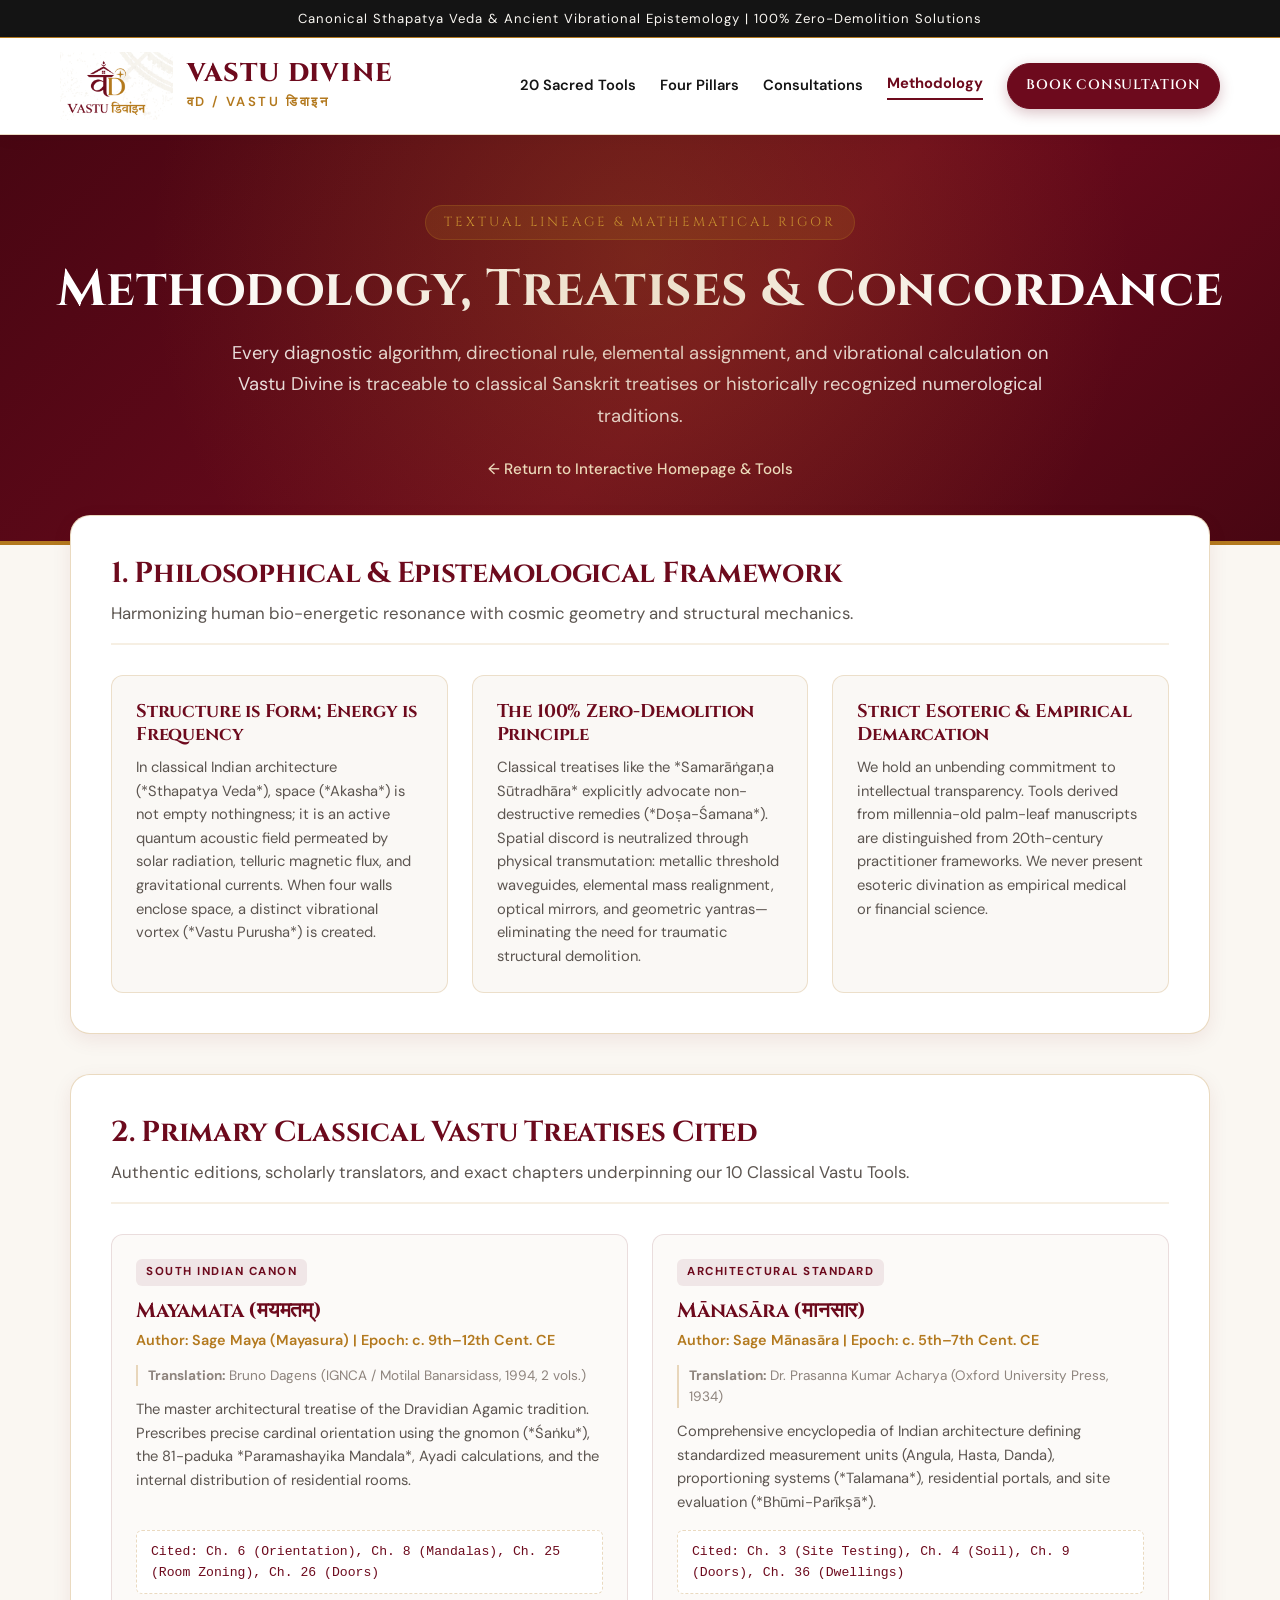
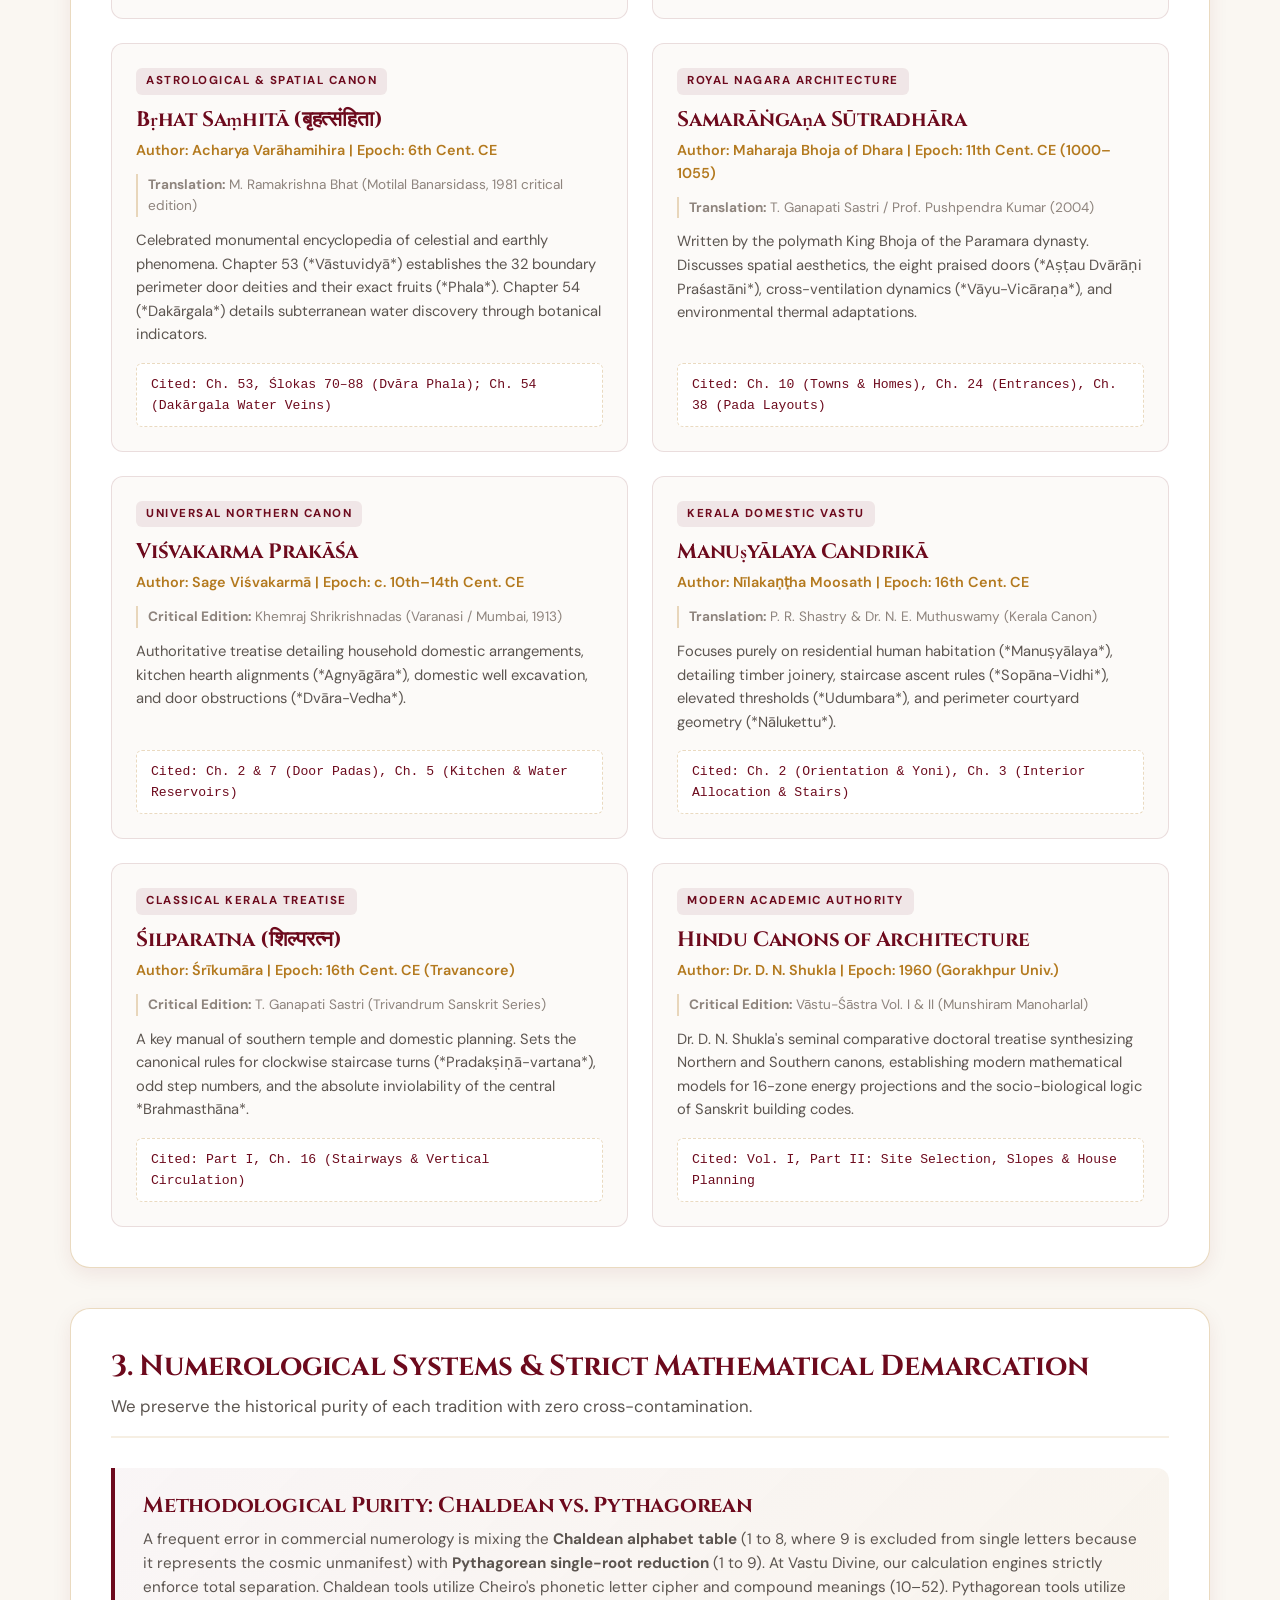
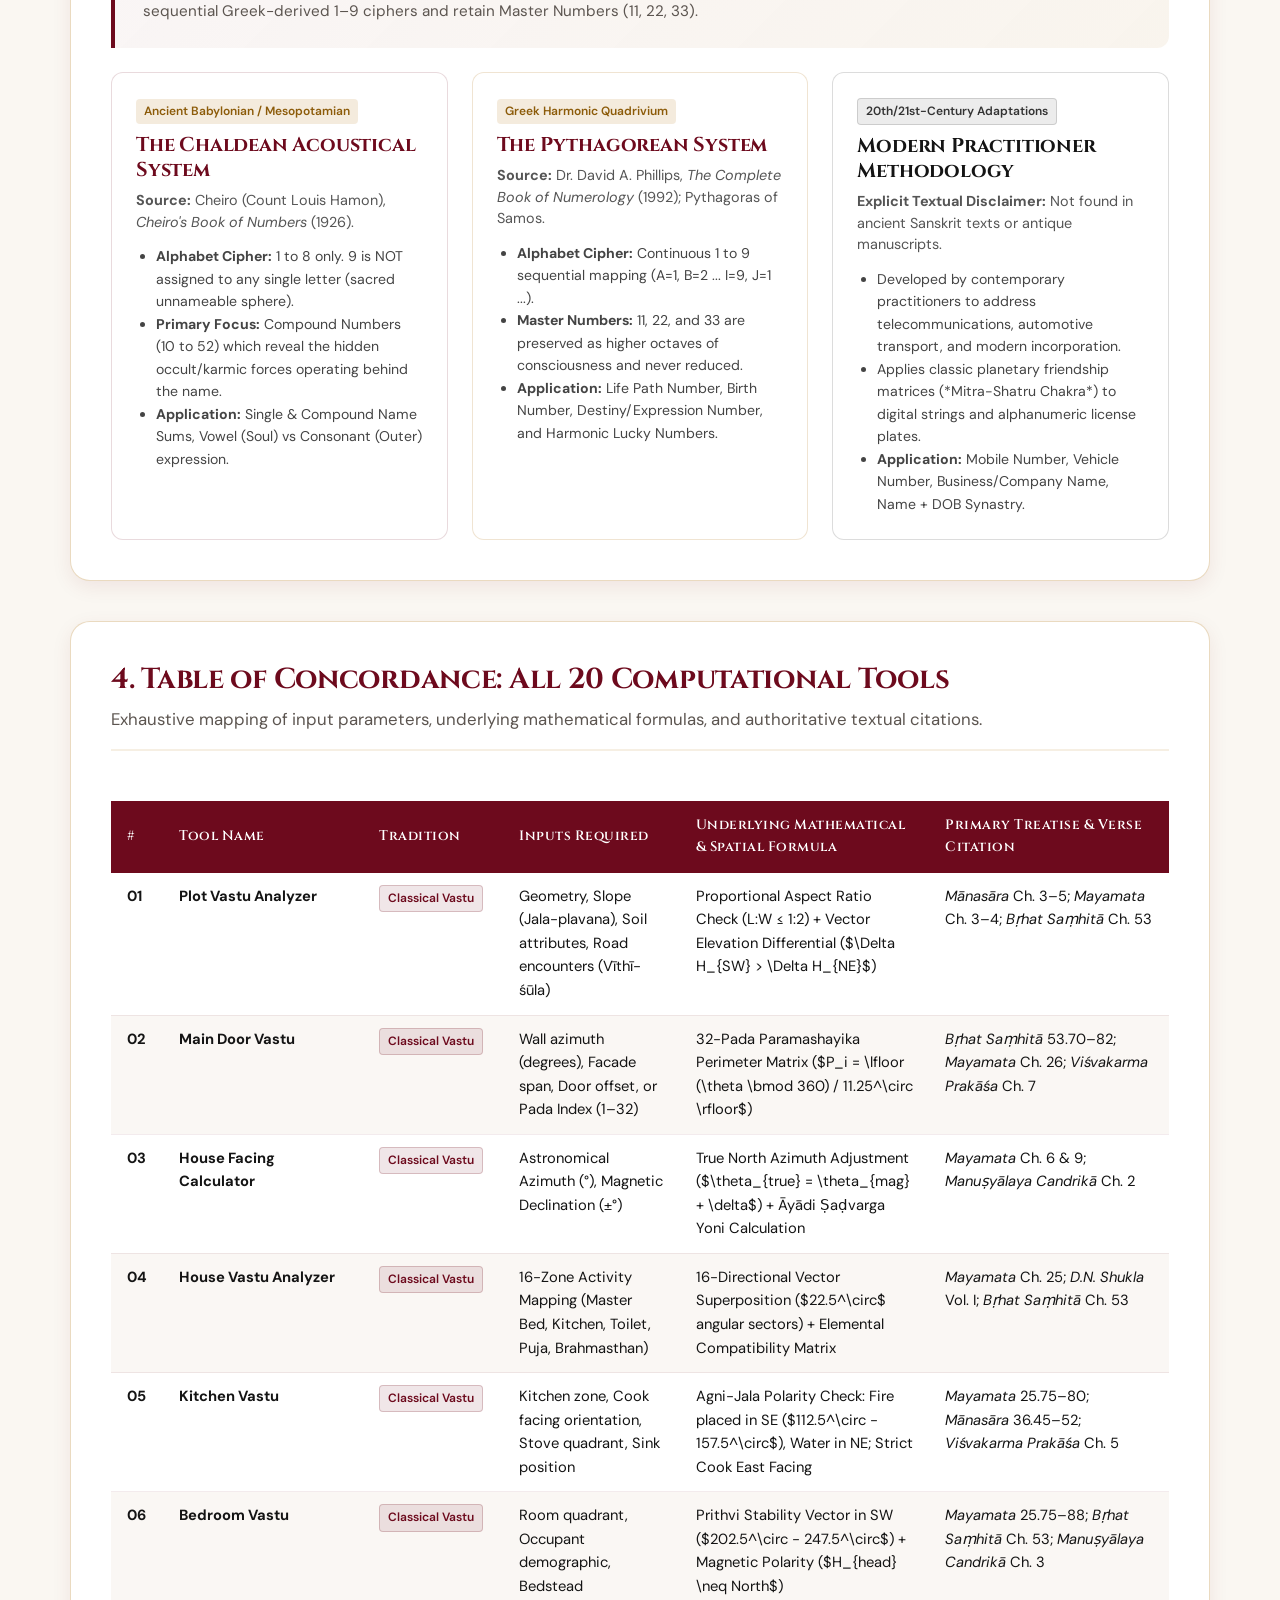
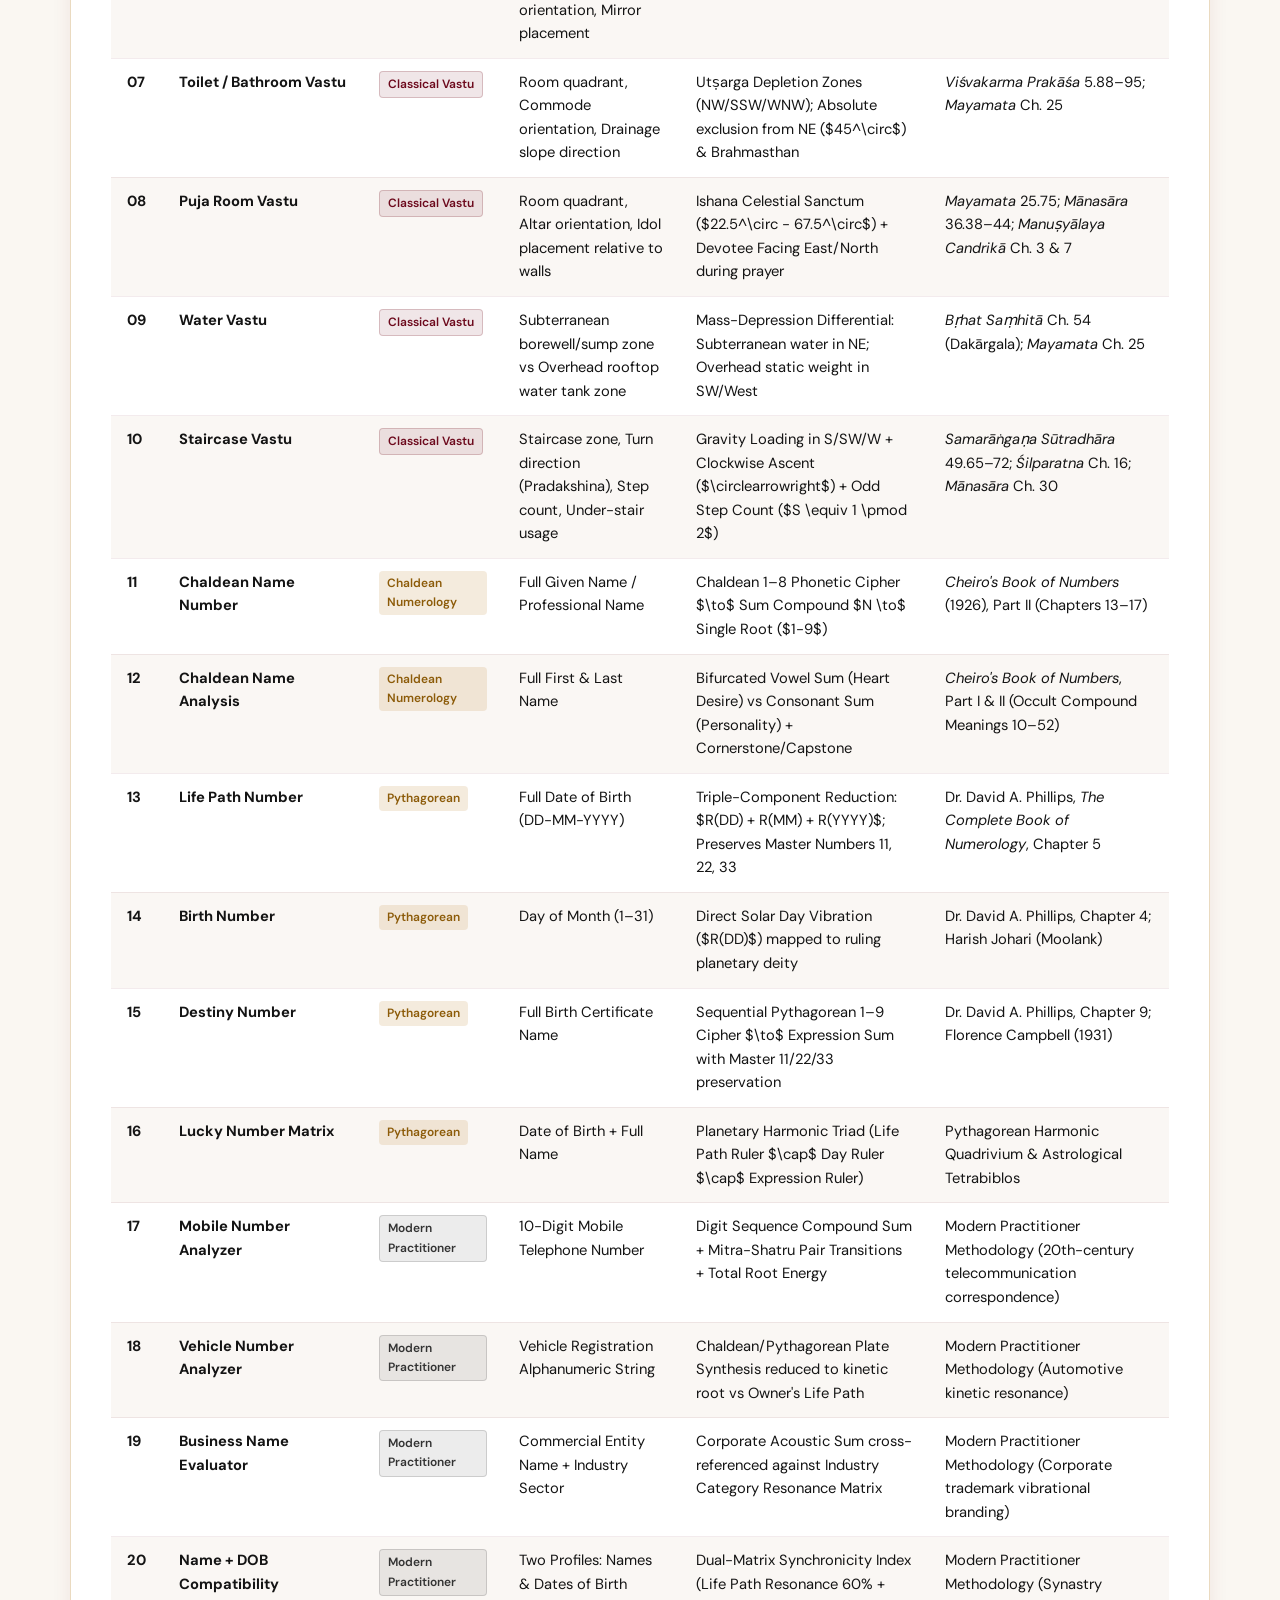
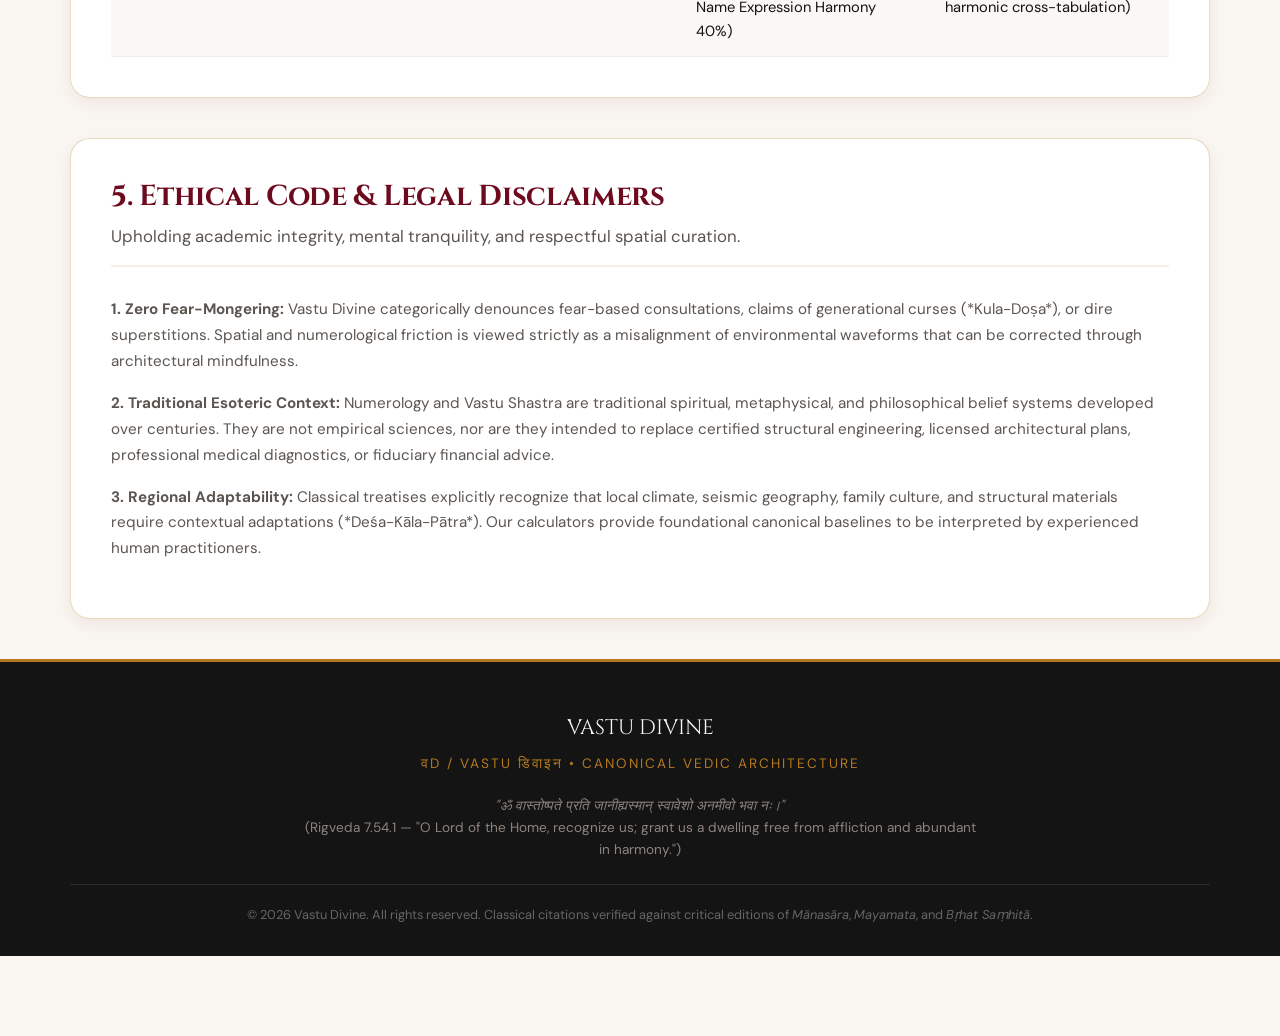
==== pages/methodology.html @ 29cfda27 "feat: Vastu Divine complete platform with 20 calculation engines, 3D sacred sketchbook, and astrolab" ====
<!DOCTYPE html>
<html lang="en">
<head>
    <meta charset="UTF-8">
    <meta name="viewport" content="width=device-width, initial-scale=1.0">
    <title>Methodology, Treatises & Textual Transparency — Vastu Divine (वD / VASTU डिवाइन)</title>
    <meta name="description" content="Explore the authoritative classical Sanskrit manuscripts, translation lineages, mathematical formulations, and textual concordance powering all 20 diagnostic tools of Vastu Divine.">
    <!-- Favicon -->
    <link rel="icon" type="image/svg+xml" href="../assets/favicon.svg">
    <link rel="alternate icon" type="image/png" href="../assets/favicon.png">
    <!-- Google Fonts -->
    <link rel="preconnect" href="https://fonts.googleapis.com">
    <link rel="preconnect" href="https://fonts.gstatic.com" crossorigin>
    <link href="https://fonts.googleapis.com/css2?family=Cinzel:wght@400;500;600;700;800&family=Cormorant+Garamond:ital,wght@0,400;0,500;0,600;0,700;1,400&family=DM+Sans:ital,opsz,wght@0,9..40,300;0,9..40,400;0,9..40,500;0,9..40,600;0,9..40,700&family=Noto+Serif+Devanagari:wght@400;600;700&display=swap" rel="stylesheet">
    <!-- Stylesheets -->
    <link rel="stylesheet" href="../css/main.css">
    <style>
        .methodology-page {
            background-color: var(--clr-bg-cream);
            color: var(--clr-text-main);
            padding-bottom: 80px;
        }
        .page-header-banner {
            background: linear-gradient(135deg, var(--clr-maroon-dark) 0%, var(--clr-maroon) 55%, #480612 100%);
            color: var(--clr-white);
            padding: 70px 20px 60px;
            text-align: center;
            position: relative;
            overflow: hidden;
            border-bottom: 4px solid var(--clr-gold);
        }
        .page-header-banner::before {
            content: '';
            position: absolute;
            top: 0; left: 0; right: 0; bottom: 0;
            background-image: radial-gradient(circle at 50% 30%, rgba(179, 121, 30, 0.25) 0%, transparent 70%);
            pointer-events: none;
        }
        .page-header-banner .eyebrow {
            display: inline-block;
            font-family: var(--font-heading);
            font-size: 0.82rem;
            letter-spacing: 3px;
            text-transform: uppercase;
            color: var(--clr-gold-light);
            background: rgba(179, 121, 30, 0.18);
            border: 1px solid var(--clr-gold-border);
            padding: 6px 18px;
            border-radius: var(--radius-full);
            margin-bottom: 18px;
        }
        .page-header-banner h1 {
            color: var(--clr-white);
            font-size: clamp(2rem, 4.5vw, 3.2rem);
            margin-bottom: 16px;
            letter-spacing: 0.5px;
        }
        .page-header-banner p {
            color: rgba(255, 255, 255, 0.88);
            max-width: 820px;
            margin: 0 auto 24px;
            font-size: 1.15rem;
            line-height: 1.7;
        }
        .header-back-link {
            display: inline-flex;
            align-items: center;
            gap: 8px;
            color: var(--clr-gold-pale);
            font-size: 0.95rem;
            font-weight: 500;
            transition: color 0.2s ease;
        }
        .header-back-link:hover {
            color: var(--clr-white);
            text-decoration: underline;
        }
        .methodology-content {
            max-width: 1180px;
            margin: -30px auto 0;
            padding: 0 20px;
            position: relative;
            z-index: 2;
        }
        .canon-section {
            background: var(--clr-white);
            border: 1px solid var(--clr-gold-border);
            border-radius: var(--radius-lg);
            padding: 40px;
            margin-bottom: 40px;
            box-shadow: var(--shadow-md);
        }
        .canon-section-header {
            margin-bottom: 30px;
            border-bottom: 2px solid var(--clr-gold-soft);
            padding-bottom: 16px;
        }
        .canon-section-header h2 {
            font-size: 1.8rem;
            color: var(--clr-maroon);
            margin-bottom: 8px;
        }
        .canon-section-header p {
            font-size: 1.05rem;
            color: var(--clr-text-muted);
            margin: 0;
        }
        .manuscript-grid {
            display: grid;
            grid-template-columns: repeat(auto-fill, minmax(340px, 1fr));
            gap: 24px;
        }
        .manuscript-card {
            border: 1px solid rgba(109, 10, 29, 0.12);
            border-radius: var(--radius-md);
            padding: 24px;
            background: #FCFAF8;
            transition: transform 0.2s ease, box-shadow 0.2s ease;
            position: relative;
            display: flex;
            flex-direction: column;
        }
        .manuscript-card:hover {
            transform: translateY(-3px);
            box-shadow: var(--shadow-md);
            border-color: var(--clr-gold);
        }
        .manuscript-badge {
            align-self: flex-start;
            font-size: 0.72rem;
            font-weight: 700;
            text-transform: uppercase;
            letter-spacing: 1.5px;
            background: var(--clr-maroon-soft);
            color: var(--clr-maroon);
            padding: 4px 10px;
            border-radius: var(--radius-sm);
            margin-bottom: 12px;
        }
        .manuscript-title {
            font-family: var(--font-heading);
            font-size: 1.3rem;
            color: var(--clr-maroon);
            margin-bottom: 6px;
        }
        .manuscript-author {
            font-size: 0.9rem;
            font-weight: 600;
            color: var(--clr-gold);
            margin-bottom: 12px;
        }
        .manuscript-meta {
            font-size: 0.85rem;
            color: var(--clr-text-dim);
            margin-bottom: 12px;
            border-left: 2px solid var(--clr-gold-border);
            padding-left: 10px;
        }
        .manuscript-desc {
            font-size: 0.92rem;
            color: var(--clr-text-muted);
            line-height: 1.6;
            margin-bottom: 16px;
            flex-grow: 1;
        }
        .manuscript-chapters {
            background: var(--clr-white);
            border: 1px dashed var(--clr-gold-border);
            border-radius: var(--radius-sm);
            padding: 10px 14px;
            font-size: 0.82rem;
            color: var(--clr-maroon);
            font-family: monospace;
        }
        .table-concordance {
            width: 100%;
            border-collapse: collapse;
            font-size: 0.92rem;
            margin-top: 20px;
        }
        .table-concordance th {
            background: var(--clr-maroon);
            color: var(--clr-white);
            font-family: var(--font-heading);
            padding: 14px 16px;
            text-align: left;
            font-weight: 600;
            font-size: 0.85rem;
            letter-spacing: 0.5px;
        }
        .table-concordance td {
            padding: 12px 16px;
            border-bottom: 1px solid rgba(109, 10, 29, 0.08);
            vertical-align: top;
        }
        .table-concordance tr:nth-child(even) td {
            background: #FAF7F4;
        }
        .table-concordance tr:hover td {
            background: #F5EEE6;
        }
        .tag-vastu {
            background: rgba(109, 10, 29, 0.1);
            color: var(--clr-maroon);
            padding: 3px 8px;
            border-radius: 4px;
            font-weight: 600;
            font-size: 0.75rem;
            display: inline-block;
        }
        .tag-num {
            background: rgba(179, 121, 30, 0.15);
            color: #8C5B09;
            padding: 3px 8px;
            border-radius: 4px;
            font-weight: 600;
            font-size: 0.75rem;
            display: inline-block;
        }
        .tag-modern {
            background: rgba(20, 20, 20, 0.08);
            color: #333;
            padding: 3px 8px;
            border-radius: 4px;
            font-weight: 600;
            font-size: 0.75rem;
            display: inline-block;
        }
        .policy-callout {
            background: linear-gradient(135deg, rgba(109, 10, 29, 0.04) 0%, rgba(179, 121, 30, 0.08) 100%);
            border-left: 4px solid var(--clr-maroon);
            border-radius: 0 var(--radius-md) var(--radius-md) 0;
            padding: 24px 28px;
            margin: 24px 0;
        }
        .policy-callout h4 {
            color: var(--clr-maroon);
            margin-bottom: 8px;
        }
        .policy-callout p {
            margin: 0;
            font-size: 0.95rem;
        }
    </style>
</head>
<body class="methodology-page">

    <!-- Top Notice Bar -->
    <div class="top-banner" style="background: #141414; color: #FAF7F2; padding: 8px 20px; font-size: 0.82rem; text-align: center; letter-spacing: 1px; border-bottom: 1px solid #B3791E;">
        Canonical Sthapatya Veda &amp; Ancient Vibrational Epistemology | 100% Zero-Demolition Solutions
    </div>

    <!-- Header Navigation -->
    <header style="background: #FFFFFF; border-bottom: 1px solid rgba(179, 121, 30, 0.25); padding: 14px 24px; position: sticky; top: 0; z-index: 100; box-shadow: 0 4px 16px rgba(0,0,0,0.04);">
        <div class="container" style="max-width: 1200px; margin: 0 auto; display: flex; align-items: center; justify-content: space-between;">
            <a href="../index.html" class="brand-lockup" style="display: flex; align-items: center; gap: 14px; text-decoration: none;">
                <img src="../assets/logo-icon.png" alt="Vastu Divine Icon" style="height: 68px; width: auto; object-fit: contain;">
                <div>
                    <div style="font-family: var(--font-heading); font-size: 1.6rem; font-weight: 800; color: #6D0A1D; letter-spacing: 1.2px; line-height: 1.1;">VASTU DIVINE</div>
                    <div style="font-size: 0.82rem; color: #B3791E; font-weight: 600; letter-spacing: 2.6px; margin-top: 3px;">वD / VASTU डिवाइन</div>
                </div>
            </a>
            <nav style="display: flex; align-items: center; gap: 24px;">
                <a href="../index.html#tools-suite" style="font-size: 0.92rem; font-weight: 600; color: #141414;">20 Sacred Tools</a>
                <a href="../index.html#four-pillars" style="font-size: 0.92rem; font-weight: 600; color: #141414;">Four Pillars</a>
                <a href="../index.html#consultation-paths" style="font-size: 0.92rem; font-weight: 600; color: #141414;">Consultations</a>
                <a href="methodology.html" style="font-size: 0.92rem; font-weight: 700; color: #6D0A1D; border-bottom: 2px solid #6D0A1D; padding-bottom: 2px;">Methodology</a>
                <a href="../index.html#consultation-paths" class="btn btn-primary" style="background: #6D0A1D; color: #FFF; padding: 8px 18px; border-radius: 9999px; font-size: 0.85rem; font-weight: 600;">Book Consultation</a>
            </nav>
        </div>
    </header>

    <!-- Page Banner -->
    <section class="page-header-banner">
        <div class="eyebrow">Textual Lineage &amp; Mathematical Rigor</div>
        <h1>Methodology, Treatises &amp; Concordance</h1>
        <p>Every diagnostic algorithm, directional rule, elemental assignment, and vibrational calculation on Vastu Divine is traceable to classical Sanskrit treatises or historically recognized numerological traditions.</p>
        <a href="../index.html" class="header-back-link">← Return to Interactive Homepage &amp; Tools</a>
    </section>

    <!-- Main Container -->
    <main class="methodology-content">

        <!-- SECTION 1: CORE PHILOSOPHICAL FOUNDATIONS -->
        <section class="canon-section">
            <div class="canon-section-header">
                <h2>1. Philosophical &amp; Epistemological Framework</h2>
                <p>Harmonizing human bio-energetic resonance with cosmic geometry and structural mechanics.</p>
            </div>
            <div style="display: grid; grid-template-columns: repeat(auto-fit, minmax(300px, 1fr)); gap: 24px;">
                <div style="background: #FAF8F5; padding: 24px; border-radius: var(--radius-md); border: 1px solid rgba(179, 121, 30, 0.2);">
                    <h3 style="font-size: 1.15rem; color: #6D0A1D; margin-bottom: 10px;">Structure is Form; Energy is Frequency</h3>
                    <p style="font-size: 0.92rem; line-height: 1.6; margin: 0;">In classical Indian architecture (*Sthapatya Veda*), space (*Akasha*) is not empty nothingness; it is an active quantum acoustic field permeated by solar radiation, telluric magnetic flux, and gravitational currents. When four walls enclose space, a distinct vibrational vortex (*Vastu Purusha*) is created.</p>
                </div>
                <div style="background: #FAF8F5; padding: 24px; border-radius: var(--radius-md); border: 1px solid rgba(179, 121, 30, 0.2);">
                    <h3 style="font-size: 1.15rem; color: #6D0A1D; margin-bottom: 10px;">The 100% Zero-Demolition Principle</h3>
                    <p style="font-size: 0.92rem; line-height: 1.6; margin: 0;">Classical treatises like the *Samarāṅgaṇa Sūtradhāra* explicitly advocate non-destructive remedies (*Doṣa-Śamana*). Spatial discord is neutralized through physical transmutation: metallic threshold waveguides, elemental mass realignment, optical mirrors, and geometric yantras—eliminating the need for traumatic structural demolition.</p>
                </div>
                <div style="background: #FAF8F5; padding: 24px; border-radius: var(--radius-md); border: 1px solid rgba(179, 121, 30, 0.2);">
                    <h3 style="font-size: 1.15rem; color: #6D0A1D; margin-bottom: 10px;">Strict Esoteric &amp; Empirical Demarcation</h3>
                    <p style="font-size: 0.92rem; line-height: 1.6; margin: 0;">We hold an unbending commitment to intellectual transparency. Tools derived from millennia-old palm-leaf manuscripts are distinguished from 20th-century practitioner frameworks. We never present esoteric divination as empirical medical or financial science.</p>
                </div>
            </div>
        </section>

        <!-- SECTION 2: THE 8 CLASSICAL VASTU CANONS -->
        <section class="canon-section">
            <div class="canon-section-header">
                <h2>2. Primary Classical Vastu Treatises Cited</h2>
                <p>Authentic editions, scholarly translators, and exact chapters underpinning our 10 Classical Vastu Tools.</p>
            </div>
            <div class="manuscript-grid">
                
                <!-- Mayamata -->
                <div class="manuscript-card">
                    <span class="manuscript-badge">South Indian Canon</span>
                    <h3 class="manuscript-title">Mayamata (मयमतम्)</h3>
                    <div class="manuscript-author">Author: Sage Maya (Mayasura) | Epoch: c. 9th–12th Cent. CE</div>
                    <div class="manuscript-meta">
                        <strong>Translation:</strong> Bruno Dagens (IGNCA / Motilal Banarsidass, 1994, 2 vols.)
                    </div>
                    <p class="manuscript-desc">The master architectural treatise of the Dravidian Agamic tradition. Prescribes precise cardinal orientation using the gnomon (*Śaṅku*), the 81-paduka *Paramashayika Mandala*, Ayadi calculations, and the internal distribution of residential rooms.</p>
                    <div class="manuscript-chapters">Cited: Ch. 6 (Orientation), Ch. 8 (Mandalas), Ch. 25 (Room Zoning), Ch. 26 (Doors)</div>
                </div>

                <!-- Manasara -->
                <div class="manuscript-card">
                    <span class="manuscript-badge">Architectural Standard</span>
                    <h3 class="manuscript-title">Mānasāra (मानसार)</h3>
                    <div class="manuscript-author">Author: Sage Mānasāra | Epoch: c. 5th–7th Cent. CE</div>
                    <div class="manuscript-meta">
                        <strong>Translation:</strong> Dr. Prasanna Kumar Acharya (Oxford University Press, 1934)
                    </div>
                    <p class="manuscript-desc">Comprehensive encyclopedia of Indian architecture defining standardized measurement units (Angula, Hasta, Danda), proportioning systems (*Talamana*), residential portals, and site evaluation (*Bhūmi-Parīkṣā*).</p>
                    <div class="manuscript-chapters">Cited: Ch. 3 (Site Testing), Ch. 4 (Soil), Ch. 9 (Doors), Ch. 36 (Dwellings)</div>
                </div>

                <!-- Brihat Samhita -->
                <div class="manuscript-card">
                    <span class="manuscript-badge">Astrological &amp; Spatial Canon</span>
                    <h3 class="manuscript-title">Bṛhat Saṃhitā (बृहत्संहिता)</h3>
                    <div class="manuscript-author">Author: Acharya Varāhamihira | Epoch: 6th Cent. CE</div>
                    <div class="manuscript-meta">
                        <strong>Translation:</strong> M. Ramakrishna Bhat (Motilal Banarsidass, 1981 critical edition)
                    </div>
                    <p class="manuscript-desc">Celebrated monumental encyclopedia of celestial and earthly phenomena. Chapter 53 (*Vāstuvidyā*) establishes the 32 boundary perimeter door deities and their exact fruits (*Phala*). Chapter 54 (*Dakārgala*) details subterranean water discovery through botanical indicators.</p>
                    <div class="manuscript-chapters">Cited: Ch. 53, Ślokas 70–88 (Dvāra Phala); Ch. 54 (Dakārgala Water Veins)</div>
                </div>

                <!-- Samarangana Sutradhara -->
                <div class="manuscript-card">
                    <span class="manuscript-badge">Royal Nagara Architecture</span>
                    <h3 class="manuscript-title">Samarāṅgaṇa Sūtradhāra</h3>
                    <div class="manuscript-author">Author: Maharaja Bhoja of Dhara | Epoch: 11th Cent. CE (1000–1055)</div>
                    <div class="manuscript-meta">
                        <strong>Translation:</strong> T. Ganapati Sastri / Prof. Pushpendra Kumar (2004)
                    </div>
                    <p class="manuscript-desc">Written by the polymath King Bhoja of the Paramara dynasty. Discusses spatial aesthetics, the eight praised doors (*Aṣṭau Dvārāṇi Praśastāni*), cross-ventilation dynamics (*Vāyu-Vicāraṇa*), and environmental thermal adaptations.</p>
                    <div class="manuscript-chapters">Cited: Ch. 10 (Towns &amp; Homes), Ch. 24 (Entrances), Ch. 38 (Pada Layouts)</div>
                </div>

                <!-- Vishvakarma Prakasha -->
                <div class="manuscript-card">
                    <span class="manuscript-badge">Universal Northern Canon</span>
                    <h3 class="manuscript-title">Viśvakarma Prakāśa</h3>
                    <div class="manuscript-author">Author: Sage Viśvakarmā | Epoch: c. 10th–14th Cent. CE</div>
                    <div class="manuscript-meta">
                        <strong>Critical Edition:</strong> Khemraj Shrikrishnadas (Varanasi / Mumbai, 1913)
                    </div>
                    <p class="manuscript-desc">Authoritative treatise detailing household domestic arrangements, kitchen hearth alignments (*Agnyāgāra*), domestic well excavation, and door obstructions (*Dvāra-Vedha*).</p>
                    <div class="manuscript-chapters">Cited: Ch. 2 &amp; 7 (Door Padas), Ch. 5 (Kitchen &amp; Water Reservoirs)</div>
                </div>

                <!-- Manushyalaya Chandrika -->
                <div class="manuscript-card">
                    <span class="manuscript-badge">Kerala Domestic Vastu</span>
                    <h3 class="manuscript-title">Manuṣyālaya Candrikā</h3>
                    <div class="manuscript-author">Author: Nīlakaṇṭha Moosath | Epoch: 16th Cent. CE</div>
                    <div class="manuscript-meta">
                        <strong>Translation:</strong> P. R. Shastry &amp; Dr. N. E. Muthuswamy (Kerala Canon)
                    </div>
                    <p class="manuscript-desc">Focuses purely on residential human habitation (*Manuṣyālaya*), detailing timber joinery, staircase ascent rules (*Sopāna-Vidhi*), elevated thresholds (*Udumbara*), and perimeter courtyard geometry (*Nālukettu*).</p>
                    <div class="manuscript-chapters">Cited: Ch. 2 (Orientation &amp; Yoni), Ch. 3 (Interior Allocation &amp; Stairs)</div>
                </div>

                <!-- Silparatna -->
                <div class="manuscript-card">
                    <span class="manuscript-badge">Classical Kerala Treatise</span>
                    <h3 class="manuscript-title">Śilparatna (शिल्परत्न)</h3>
                    <div class="manuscript-author">Author: Śrīkumāra | Epoch: 16th Cent. CE (Travancore)</div>
                    <div class="manuscript-meta">
                        <strong>Critical Edition:</strong> T. Ganapati Sastri (Trivandrum Sanskrit Series)
                    </div>
                    <p class="manuscript-desc">A key manual of southern temple and domestic planning. Sets the canonical rules for clockwise staircase turns (*Pradakṣiṇā-vartana*), odd step numbers, and the absolute inviolability of the central *Brahmasthāna*.</p>
                    <div class="manuscript-chapters">Cited: Part I, Ch. 16 (Stairways &amp; Vertical Circulation)</div>
                </div>

                <!-- D.N. Shukla -->
                <div class="manuscript-card">
                    <span class="manuscript-badge">Modern Academic Authority</span>
                    <h3 class="manuscript-title">Hindu Canons of Architecture</h3>
                    <div class="manuscript-author">Author: Dr. D. N. Shukla | Epoch: 1960 (Gorakhpur Univ.)</div>
                    <div class="manuscript-meta">
                        <strong>Critical Edition:</strong> Vāstu-Śāstra Vol. I &amp; II (Munshiram Manoharlal)
                    </div>
                    <p class="manuscript-desc">Dr. D. N. Shukla's seminal comparative doctoral treatise synthesizing Northern and Southern canons, establishing modern mathematical models for 16-zone energy projections and the socio-biological logic of Sanskrit building codes.</p>
                    <div class="manuscript-chapters">Cited: Vol. I, Part II: Site Selection, Slopes &amp; House Planning</div>
                </div>

            </div>
        </section>

        <!-- SECTION 3: NUMEROLOGICAL TRADITIONS & RIGID SEPARATION -->
        <section class="canon-section">
            <div class="canon-section-header">
                <h2>3. Numerological Systems &amp; Strict Mathematical Demarcation</h2>
                <p>We preserve the historical purity of each tradition with zero cross-contamination.</p>
            </div>

            <div class="policy-callout">
                <h4>Methodological Purity: Chaldean vs. Pythagorean</h4>
                <p>A frequent error in commercial numerology is mixing the <strong>Chaldean alphabet table</strong> (1 to 8, where 9 is excluded from single letters because it represents the cosmic unmanifest) with <strong>Pythagorean single-root reduction</strong> (1 to 9). At Vastu Divine, our calculation engines strictly enforce total separation. Chaldean tools utilize Cheiro's phonetic letter cipher and compound meanings (10–52). Pythagorean tools utilize sequential Greek-derived 1–9 ciphers and retain Master Numbers (11, 22, 33).</p>
            </div>

            <div style="display: grid; grid-template-columns: repeat(auto-fit, minmax(320px, 1fr)); gap: 24px; margin-top: 24px;">
                <div style="border: 1px solid rgba(109, 10, 29, 0.15); border-radius: var(--radius-md); padding: 24px; background: #FFF;">
                    <span class="tag-num" style="margin-bottom: 8px;">Ancient Babylonian / Mesopotamian</span>
                    <h3 style="color: #6D0A1D; font-size: 1.25rem; margin-bottom: 8px;">The Chaldean Acoustical System</h3>
                    <p style="font-size: 0.9rem; color: #555; line-height: 1.5; margin-bottom: 12px;"><strong>Source:</strong> Cheiro (Count Louis Hamon), <em>Cheiro's Book of Numbers</em> (1926).</p>
                    <ul style="font-size: 0.88rem; color: #444; padding-left: 20px; line-height: 1.6;">
                        <li><strong>Alphabet Cipher:</strong> 1 to 8 only. 9 is NOT assigned to any single letter (sacred unnameable sphere).</li>
                        <li><strong>Primary Focus:</strong> Compound Numbers (10 to 52) which reveal the hidden occult/karmic forces operating behind the name.</li>
                        <li><strong>Application:</strong> Single &amp; Compound Name Sums, Vowel (Soul) vs Consonant (Outer) expression.</li>
                    </ul>
                </div>

                <div style="border: 1px solid rgba(179, 121, 30, 0.2); border-radius: var(--radius-md); padding: 24px; background: #FFF;">
                    <span class="tag-num" style="margin-bottom: 8px;">Greek Harmonic Quadrivium</span>
                    <h3 style="color: #6D0A1D; font-size: 1.25rem; margin-bottom: 8px;">The Pythagorean System</h3>
                    <p style="font-size: 0.9rem; color: #555; line-height: 1.5; margin-bottom: 12px;"><strong>Source:</strong> Dr. David A. Phillips, <em>The Complete Book of Numerology</em> (1992); Pythagoras of Samos.</p>
                    <ul style="font-size: 0.88rem; color: #444; padding-left: 20px; line-height: 1.6;">
                        <li><strong>Alphabet Cipher:</strong> Continuous 1 to 9 sequential mapping (A=1, B=2 ... I=9, J=1 ...).</li>
                        <li><strong>Master Numbers:</strong> 11, 22, and 33 are preserved as higher octaves of consciousness and never reduced.</li>
                        <li><strong>Application:</strong> Life Path Number, Birth Number, Destiny/Expression Number, and Harmonic Lucky Numbers.</li>
                    </ul>
                </div>

                <div style="border: 1px solid rgba(20, 20, 20, 0.15); border-radius: var(--radius-md); padding: 24px; background: #FFF;">
                    <span class="tag-modern" style="margin-bottom: 8px;">20th/21st-Century Adaptations</span>
                    <h3 style="color: #141414; font-size: 1.25rem; margin-bottom: 8px;">Modern Practitioner Methodology</h3>
                    <p style="font-size: 0.9rem; color: #555; line-height: 1.5; margin-bottom: 12px;"><strong>Explicit Textual Disclaimer:</strong> Not found in ancient Sanskrit texts or antique manuscripts.</p>
                    <ul style="font-size: 0.88rem; color: #444; padding-left: 20px; line-height: 1.6;">
                        <li>Developed by contemporary practitioners to address telecommunications, automotive transport, and modern incorporation.</li>
                        <li>Applies classic planetary friendship matrices (*Mitra-Shatru Chakra*) to digital strings and alphanumeric license plates.</li>
                        <li><strong>Application:</strong> Mobile Number, Vehicle Number, Business/Company Name, Name + DOB Synastry.</li>
                    </ul>
                </div>
            </div>
        </section>

        <!-- SECTION 4: TABLE OF CONCORDANCE (ALL 20 TOOLS) -->
        <section class="canon-section">
            <div class="canon-section-header">
                <h2>4. Table of Concordance: All 20 Computational Tools</h2>
                <p>Exhaustive mapping of input parameters, underlying mathematical formulas, and authoritative textual citations.</p>
            </div>

            <div style="overflow-x: auto;">
                <table class="table-concordance">
                    <thead>
                        <tr>
                            <th style="width: 50px;">#</th>
                            <th style="width: 200px;">Tool Name</th>
                            <th style="width: 140px;">Tradition</th>
                            <th>Inputs Required</th>
                            <th>Underlying Mathematical &amp; Spatial Formula</th>
                            <th style="width: 240px;">Primary Treatise &amp; Verse Citation</th>
                        </tr>
                    </thead>
                    <tbody>
                        <!-- 1 -->
                        <tr>
                            <td><strong>01</strong></td>
                            <td><strong>Plot Vastu Analyzer</strong></td>
                            <td><span class="tag-vastu">Classical Vastu</span></td>
                            <td>Geometry, Slope (Jala-plavana), Soil attributes, Road encounters (Vīthī-śūla)</td>
                            <td>Proportional Aspect Ratio Check (L:W &le; 1:2) + Vector Elevation Differential ($\Delta H_{SW} > \Delta H_{NE}$)</td>
                            <td><em>Mānasāra</em> Ch. 3–5; <em>Mayamata</em> Ch. 3–4; <em>Bṛhat Saṃhitā</em> Ch. 53</td>
                        </tr>
                        <!-- 2 -->
                        <tr>
                            <td><strong>02</strong></td>
                            <td><strong>Main Door Vastu</strong></td>
                            <td><span class="tag-vastu">Classical Vastu</span></td>
                            <td>Wall azimuth (degrees), Facade span, Door offset, or Pada Index (1–32)</td>
                            <td>32-Pada Paramashayika Perimeter Matrix ($P_i = \lfloor (\theta \bmod 360) / 11.25^\circ \rfloor$)</td>
                            <td><em>Bṛhat Saṃhitā</em> 53.70–82; <em>Mayamata</em> Ch. 26; <em>Viśvakarma Prakāśa</em> Ch. 7</td>
                        </tr>
                        <!-- 3 -->
                        <tr>
                            <td><strong>03</strong></td>
                            <td><strong>House Facing Calculator</strong></td>
                            <td><span class="tag-vastu">Classical Vastu</span></td>
                            <td>Astronomical Azimuth (&deg;), Magnetic Declination (&plusmn;&deg;)</td>
                            <td>True North Azimuth Adjustment ($\theta_{true} = \theta_{mag} + \delta$) + Āyādi Ṣaḍvarga Yoni Calculation</td>
                            <td><em>Mayamata</em> Ch. 6 &amp; 9; <em>Manuṣyālaya Candrikā</em> Ch. 2</td>
                        </tr>
                        <!-- 4 -->
                        <tr>
                            <td><strong>04</strong></td>
                            <td><strong>House Vastu Analyzer</strong></td>
                            <td><span class="tag-vastu">Classical Vastu</span></td>
                            <td>16-Zone Activity Mapping (Master Bed, Kitchen, Toilet, Puja, Brahmasthan)</td>
                            <td>16-Directional Vector Superposition ($22.5^\circ$ angular sectors) + Elemental Compatibility Matrix</td>
                            <td><em>Mayamata</em> Ch. 25; <em>D.N. Shukla</em> Vol. I; <em>Bṛhat Saṃhitā</em> Ch. 53</td>
                        </tr>
                        <!-- 5 -->
                        <tr>
                            <td><strong>05</strong></td>
                            <td><strong>Kitchen Vastu</strong></td>
                            <td><span class="tag-vastu">Classical Vastu</span></td>
                            <td>Kitchen zone, Cook facing orientation, Stove quadrant, Sink position</td>
                            <td>Agni-Jala Polarity Check: Fire placed in SE ($112.5^\circ - 157.5^\circ$), Water in NE; Strict Cook East Facing</td>
                            <td><em>Mayamata</em> 25.75–80; <em>Mānasāra</em> 36.45–52; <em>Viśvakarma Prakāśa</em> Ch. 5</td>
                        </tr>
                        <!-- 6 -->
                        <tr>
                            <td><strong>06</strong></td>
                            <td><strong>Bedroom Vastu</strong></td>
                            <td><span class="tag-vastu">Classical Vastu</span></td>
                            <td>Room quadrant, Occupant demographic, Bedstead orientation, Mirror placement</td>
                            <td>Prithvi Stability Vector in SW ($202.5^\circ - 247.5^\circ$) + Magnetic Polarity ($H_{head} \neq North$)</td>
                            <td><em>Mayamata</em> 25.75–88; <em>Bṛhat Saṃhitā</em> Ch. 53; <em>Manuṣyālaya Candrikā</em> Ch. 3</td>
                        </tr>
                        <!-- 7 -->
                        <tr>
                            <td><strong>07</strong></td>
                            <td><strong>Toilet / Bathroom Vastu</strong></td>
                            <td><span class="tag-vastu">Classical Vastu</span></td>
                            <td>Room quadrant, Commode orientation, Drainage slope direction</td>
                            <td>Utṣarga Depletion Zones (NW/SSW/WNW); Absolute exclusion from NE ($45^\circ$) &amp; Brahmasthan</td>
                            <td><em>Viśvakarma Prakāśa</em> 5.88–95; <em>Mayamata</em> Ch. 25</td>
                        </tr>
                        <!-- 8 -->
                        <tr>
                            <td><strong>08</strong></td>
                            <td><strong>Puja Room Vastu</strong></td>
                            <td><span class="tag-vastu">Classical Vastu</span></td>
                            <td>Room quadrant, Altar orientation, Idol placement relative to walls</td>
                            <td>Ishana Celestial Sanctum ($22.5^\circ - 67.5^\circ$) + Devotee Facing East/North during prayer</td>
                            <td><em>Mayamata</em> 25.75; <em>Mānasāra</em> 36.38–44; <em>Manuṣyālaya Candrikā</em> Ch. 3 &amp; 7</td>
                        </tr>
                        <!-- 9 -->
                        <tr>
                            <td><strong>09</strong></td>
                            <td><strong>Water Vastu</strong></td>
                            <td><span class="tag-vastu">Classical Vastu</span></td>
                            <td>Subterranean borewell/sump zone vs Overhead rooftop water tank zone</td>
                            <td>Mass-Depression Differential: Subterranean water in NE; Overhead static weight in SW/West</td>
                            <td><em>Bṛhat Saṃhitā</em> Ch. 54 (Dakārgala); <em>Mayamata</em> Ch. 25</td>
                        </tr>
                        <!-- 10 -->
                        <tr>
                            <td><strong>10</strong></td>
                            <td><strong>Staircase Vastu</strong></td>
                            <td><span class="tag-vastu">Classical Vastu</span></td>
                            <td>Staircase zone, Turn direction (Pradakshina), Step count, Under-stair usage</td>
                            <td>Gravity Loading in S/SW/W + Clockwise Ascent ($\circlearrowright$) + Odd Step Count ($S \equiv 1 \pmod 2$)</td>
                            <td><em>Samarāṅgaṇa Sūtradhāra</em> 49.65–72; <em>Śilparatna</em> Ch. 16; <em>Mānasāra</em> Ch. 30</td>
                        </tr>
                        <!-- 11 -->
                        <tr>
                            <td><strong>11</strong></td>
                            <td><strong>Chaldean Name Number</strong></td>
                            <td><span class="tag-num">Chaldean Numerology</span></td>
                            <td>Full Given Name / Professional Name</td>
                            <td>Chaldean 1–8 Phonetic Cipher $\to$ Sum Compound $N \to$ Single Root ($1-9$)</td>
                            <td><em>Cheiro's Book of Numbers</em> (1926), Part II (Chapters 13–17)</td>
                        </tr>
                        <!-- 12 -->
                        <tr>
                            <td><strong>12</strong></td>
                            <td><strong>Chaldean Name Analysis</strong></td>
                            <td><span class="tag-num">Chaldean Numerology</span></td>
                            <td>Full First &amp; Last Name</td>
                            <td>Bifurcated Vowel Sum (Heart Desire) vs Consonant Sum (Personality) + Cornerstone/Capstone</td>
                            <td><em>Cheiro's Book of Numbers</em>, Part I &amp; II (Occult Compound Meanings 10–52)</td>
                        </tr>
                        <!-- 13 -->
                        <tr>
                            <td><strong>13</strong></td>
                            <td><strong>Life Path Number</strong></td>
                            <td><span class="tag-num">Pythagorean</span></td>
                            <td>Full Date of Birth (DD-MM-YYYY)</td>
                            <td>Triple-Component Reduction: $R(DD) + R(MM) + R(YYYY)$; Preserves Master Numbers 11, 22, 33</td>
                            <td>Dr. David A. Phillips, <em>The Complete Book of Numerology</em>, Chapter 5</td>
                        </tr>
                        <!-- 14 -->
                        <tr>
                            <td><strong>14</strong></td>
                            <td><strong>Birth Number</strong></td>
                            <td><span class="tag-num">Pythagorean</span></td>
                            <td>Day of Month (1–31)</td>
                            <td>Direct Solar Day Vibration ($R(DD)$) mapped to ruling planetary deity</td>
                            <td>Dr. David A. Phillips, Chapter 4; Harish Johari (Moolank)</td>
                        </tr>
                        <!-- 15 -->
                        <tr>
                            <td><strong>15</strong></td>
                            <td><strong>Destiny Number</strong></td>
                            <td><span class="tag-num">Pythagorean</span></td>
                            <td>Full Birth Certificate Name</td>
                            <td>Sequential Pythagorean 1–9 Cipher $\to$ Expression Sum with Master 11/22/33 preservation</td>
                            <td>Dr. David A. Phillips, Chapter 9; Florence Campbell (1931)</td>
                        </tr>
                        <!-- 16 -->
                        <tr>
                            <td><strong>16</strong></td>
                            <td><strong>Lucky Number Matrix</strong></td>
                            <td><span class="tag-num">Pythagorean</span></td>
                            <td>Date of Birth + Full Name</td>
                            <td>Planetary Harmonic Triad (Life Path Ruler $\cap$ Day Ruler $\cap$ Expression Ruler)</td>
                            <td>Pythagorean Harmonic Quadrivium &amp; Astrological Tetrabiblos</td>
                        </tr>
                        <!-- 17 -->
                        <tr>
                            <td><strong>17</strong></td>
                            <td><strong>Mobile Number Analyzer</strong></td>
                            <td><span class="tag-modern">Modern Practitioner</span></td>
                            <td>10-Digit Mobile Telephone Number</td>
                            <td>Digit Sequence Compound Sum + Mitra-Shatru Pair Transitions + Total Root Energy</td>
                            <td>Modern Practitioner Methodology (20th-century telecommunication correspondence)</td>
                        </tr>
                        <!-- 18 -->
                        <tr>
                            <td><strong>18</strong></td>
                            <td><strong>Vehicle Number Analyzer</strong></td>
                            <td><span class="tag-modern">Modern Practitioner</span></td>
                            <td>Vehicle Registration Alphanumeric String</td>
                            <td>Chaldean/Pythagorean Plate Synthesis reduced to kinetic root vs Owner's Life Path</td>
                            <td>Modern Practitioner Methodology (Automotive kinetic resonance)</td>
                        </tr>
                        <!-- 19 -->
                        <tr>
                            <td><strong>19</strong></td>
                            <td><strong>Business Name Evaluator</strong></td>
                            <td><span class="tag-modern">Modern Practitioner</span></td>
                            <td>Commercial Entity Name + Industry Sector</td>
                            <td>Corporate Acoustic Sum cross-referenced against Industry Category Resonance Matrix</td>
                            <td>Modern Practitioner Methodology (Corporate trademark vibrational branding)</td>
                        </tr>
                        <!-- 20 -->
                        <tr>
                            <td><strong>20</strong></td>
                            <td><strong>Name + DOB Compatibility</strong></td>
                            <td><span class="tag-modern">Modern Practitioner</span></td>
                            <td>Two Profiles: Names &amp; Dates of Birth</td>
                            <td>Dual-Matrix Synchronicity Index (Life Path Resonance 60% + Name Expression Harmony 40%)</td>
                            <td>Modern Practitioner Methodology (Synastry harmonic cross-tabulation)</td>
                        </tr>
                    </tbody>
                </table>
            </div>
        </section>

        <!-- SECTION 5: ETHICAL STANDARDS & DISCLAIMERS -->
        <section class="canon-section">
            <div class="canon-section-header">
                <h2>5. Ethical Code &amp; Legal Disclaimers</h2>
                <p>Upholding academic integrity, mental tranquility, and respectful spatial curation.</p>
            </div>
            <div style="line-height: 1.7; font-size: 0.95rem; color: var(--clr-text-muted);">
                <p><strong>1. Zero Fear-Mongering:</strong> Vastu Divine categorically denounces fear-based consultations, claims of generational curses (*Kula-Doṣa*), or dire superstitions. Spatial and numerological friction is viewed strictly as a misalignment of environmental waveforms that can be corrected through architectural mindfulness.</p>
                <p><strong>2. Traditional Esoteric Context:</strong> Numerology and Vastu Shastra are traditional spiritual, metaphysical, and philosophical belief systems developed over centuries. They are not empirical sciences, nor are they intended to replace certified structural engineering, licensed architectural plans, professional medical diagnostics, or fiduciary financial advice.</p>
                <p><strong>3. Regional Adaptability:</strong> Classical treatises explicitly recognize that local climate, seismic geography, family culture, and structural materials require contextual adaptations (*Deśa-Kāla-Pātra*). Our calculators provide foundational canonical baselines to be interpreted by experienced human practitioners.</p>
            </div>
        </section>

    </main>

    <!-- Footer -->
    <footer style="background: #141414; color: #FAF7F2; padding: 50px 20px 30px; border-top: 3px solid #B3791E; font-size: 0.9rem;">
        <div class="container" style="max-width: 1180px; margin: 0 auto; text-align: center;">
            <div style="font-family: var(--font-heading); font-size: 1.3rem; color: #FAF7F2; margin-bottom: 8px;">VASTU DIVINE</div>
            <div style="color: #B3791E; font-size: 0.85rem; letter-spacing: 2px; margin-bottom: 20px;">वD / VASTU डिवाइन • CANONICAL VEDIC ARCHITECTURE</div>
            <p style="color: #8E847D; max-width: 680px; margin: 0 auto 24px; font-size: 0.85rem; line-height: 1.6;">
                <em>"ॐ वास्तोष्पते प्रति जानीह्यस्मान् स्वावेशो अनमीवो भवा नः।"</em><br>
                (Rigveda 7.54.1 — "O Lord of the Home, recognize us; grant us a dwelling free from affliction and abundant in harmony.")
            </p>
            <div style="border-top: 1px solid rgba(255,255,255,0.1); padding-top: 20px; color: #666; font-size: 0.8rem;">
                &copy; 2026 Vastu Divine. All rights reserved. Classical citations verified against critical editions of <em>Mānasāra</em>, <em>Mayamata</em>, and <em>Bṛhat Saṃhitā</em>.
            </div>
        </div>
    </footer>

</body>
</html>
---- css/main.css ----
/* ==========================================================================
   VASTU DIVINE (वD / VASTU डिवाइन) — Master Design System & Styles
   Palette Tokens:
     Maroon:     #6D0A1D
     Gold/Amber: #B3791E
     White:      #FFFFFF
     Near-Black: #141414
   ========================================================================== */

:root {
    /* Exact Brand Tokens */
    --clr-maroon: #6D0A1D;
    --clr-gold: #B3791E;
    --clr-white: #FFFFFF;
    --clr-black: #141414;

    /* Tonal & Functional Derivatives */
    --clr-bg-cream: #FAF7F2;
    --clr-bg-paper: #FDFBF7;
    --clr-bg-surface: #FFFFFF;
    --clr-maroon-dark: #480612;
    --clr-maroon-deep: #2D030B;
    --clr-maroon-soft: rgba(109, 10, 29, 0.08);
    --clr-maroon-border: rgba(109, 10, 29, 0.18);
    --clr-gold-light: #C99032;
    --clr-gold-pale: #F4E8D1;
    --clr-gold-soft: rgba(179, 121, 30, 0.12);
    --clr-gold-border: rgba(179, 121, 30, 0.28);
    --clr-gold-glow: rgba(179, 121, 30, 0.22);
    
    --clr-text-main: #141414;
    --clr-text-muted: #5C5550;
    --clr-text-light: #F4EFEA;
    --clr-text-dim: #8E847D;

    /* Status Colors */
    --clr-auspicious: #1B7340;
    --clr-auspicious-bg: #E8F5EC;
    --clr-neutral: #8A6D14;
    --clr-neutral-bg: #FDF7E7;
    --clr-inauspicious: #A31C24;
    --clr-inauspicious-bg: #FBECEE;

    /* Typography */
    --font-heading: 'Cinzel', 'Cormorant Garamond', Georgia, serif;
    --font-devanagari: 'Rozha One', 'Martel', serif;
    --font-body: 'DM Sans', -apple-system, BlinkMacSystemFont, 'Segoe UI', Roboto, sans-serif;

    /* Elevation & Shadows */
    --shadow-sm: 0 2px 8px rgba(20, 20, 20, 0.04);
    --shadow-md: 0 6px 20px rgba(109, 10, 29, 0.08);
    --shadow-lg: 0 14px 40px rgba(109, 10, 29, 0.12);
    --shadow-gold: 0 8px 30px rgba(179, 121, 30, 0.18);

    /* Radius */
    --radius-sm: 6px;
    --radius-md: 12px;
    --radius-lg: 20px;
    --radius-full: 9999px;

    /* Transitions */
    --ease-smooth: cubic-bezier(0.16, 1, 0.3, 1);
    --duration-fast: 200ms;
    --duration-normal: 350ms;
}

/* Base Reset & Mobile-First Foundation */
*, *::before, *::after {
    box-sizing: border-box;
    margin: 0;
    padding: 0;
}

html {
    font-size: 16px;
    scroll-behavior: smooth;
    -webkit-text-size-adjust: 100%;
}

body {
    font-family: var(--font-body);
    color: var(--clr-text-main);
    background-color: var(--clr-bg-cream);
    line-height: 1.6;
    overflow-x: hidden;
    min-height: 100vh;
}

/* Universal Typography Scale */
h1, h2, h3, h4, h5, h6 {
    font-family: var(--font-heading);
    color: var(--clr-maroon);
    font-weight: 700;
    line-height: 1.25;
    letter-spacing: -0.01em;
}

h1 { font-size: clamp(2rem, 5vw, 3.25rem); }
h2 { font-size: clamp(1.6rem, 3.8vw, 2.5rem); }
h3 { font-size: clamp(1.25rem, 2.8vw, 1.75rem); }
h4 { font-size: clamp(1.1rem, 2.2vw, 1.35rem); }

p {
    margin-bottom: 1rem;
    color: var(--clr-text-muted);
}

a {
    color: var(--clr-maroon);
    text-decoration: none;
    transition: color var(--duration-fast) var(--ease-smooth);
}
a:hover {
    color: var(--clr-gold);
}

img, svg {
    display: block;
    max-width: 100%;
    height: auto;
}

button, input, select, textarea {
    font-family: inherit;
    font-size: 1rem;
}

/* Layout Containers */
.container {
    width: 100%;
    max-width: 1240px;
    margin-left: auto;
    margin-right: auto;
    padding-left: 1.25rem;
    padding-right: 1.25rem;
}

.section {
    padding: 4.5rem 0;
    position: relative;
}

@media (min-width: 768px) {
    .section {
        padding: 6.5rem 0;
    }
}

/* Sacred Section Dividers */
.temple-divider {
    display: flex;
    align-items: center;
    justify-content: center;
    gap: 1rem;
    margin: 2rem auto;
    max-width: 320px;
}
.temple-divider::before,
.temple-divider::after {
    content: '';
    flex: 1;
    height: 1px;
    background: linear-gradient(90deg, transparent, var(--clr-gold), transparent);
}
.temple-divider img {
    height: 24px;
    width: auto;
    opacity: 0.85;
}

/* Section Headers */
.section-header {
    text-align: center;
    max-width: 760px;
    margin: 0 auto 3.5rem;
}
.section-tag {
    display: inline-block;
    font-family: var(--font-heading);
    font-size: 0.75rem;
    font-weight: 700;
    text-transform: uppercase;
    letter-spacing: 0.15em;
    color: var(--clr-gold);
    background-color: var(--clr-gold-soft);
    padding: 0.35rem 0.9rem;
    border-radius: var(--radius-full);
    border: 1px solid var(--clr-gold-border);
    margin-bottom: 0.85rem;
}
.section-title {
    margin-bottom: 1rem;
}
.section-subtitle {
    font-size: 1.1rem;
    color: var(--clr-text-muted);
}

/* ==========================================================================
   NAVIGATION BAR
   ========================================================================== */
.site-header {
    position: fixed;
    top: 0;
    left: 0;
    right: 0;
    z-index: 1000;
    background-color: rgba(253, 251, 247, 0.92);
    backdrop-filter: blur(12px);
    -webkit-backdrop-filter: blur(12px);
    border-bottom: 1px solid var(--clr-gold-border);
    transition: all var(--duration-normal) var(--ease-smooth);
}
.site-header.scrolled {
    background-color: rgba(255, 255, 255, 0.98);
    box-shadow: var(--shadow-md);
}
.nav-container {
    display: flex;
    align-items: center;
    justify-content: space-between;
    height: 76px;
}

.brand-lockup {
    display: flex;
    align-items: center;
    gap: 0.75rem;
}
.brand-logo-img {
    height: 44px;
    width: auto;
}
.brand-text {
    display: flex;
    flex-direction: column;
}
.brand-title {
    font-family: var(--font-heading);
    font-size: 1.15rem;
    font-weight: 800;
    color: var(--clr-maroon);
    line-height: 1.1;
    letter-spacing: 0.05em;
}
.brand-sub {
    font-family: var(--font-devanagari);
    font-size: 0.75rem;
    color: var(--clr-gold);
    letter-spacing: 0.08em;
}

/* Nav Links */
.nav-links {
    display: none;
    align-items: center;
    gap: 1.75rem;
    list-style: none;
}
.nav-links a {
    font-family: var(--font-heading);
    font-size: 0.9rem;
    font-weight: 600;
    letter-spacing: 0.04em;
    color: var(--clr-text-main);
    position: relative;
    padding: 0.5rem 0;
}
.nav-links a::after {
    content: '';
    position: absolute;
    bottom: 0;
    left: 0;
    width: 0;
    height: 2px;
    background-color: var(--clr-gold);
    transition: width var(--duration-fast) var(--ease-smooth);
}
.nav-links a:hover::after,
.nav-links a.active::after {
    width: 100%;
}

.nav-actions {
    display: flex;
    align-items: center;
    gap: 0.85rem;
}

/* Action Buttons */
.btn {
    display: inline-flex;
    align-items: center;
    justify-content: center;
    gap: 0.5rem;
    font-family: var(--font-heading);
    font-size: 0.875rem;
    font-weight: 700;
    letter-spacing: 0.06em;
    text-transform: uppercase;
    padding: 0.75rem 1.4rem;
    border-radius: var(--radius-sm);
    cursor: pointer;
    transition: all var(--duration-fast) var(--ease-smooth);
    border: 1px solid transparent;
    min-height: 46px;
    touch-action: manipulation;
}
.btn-primary {
    background-color: var(--clr-maroon);
    color: var(--clr-white);
    border-color: var(--clr-maroon);
    box-shadow: 0 4px 14px rgba(109, 10, 29, 0.25);
}
.btn-primary:hover {
    background-color: var(--clr-maroon-dark);
    color: var(--clr-white);
    transform: translateY(-2px);
    box-shadow: 0 6px 20px rgba(109, 10, 29, 0.35);
}
.btn-gold {
    background-color: var(--clr-gold);
    color: var(--clr-white);
    border-color: var(--clr-gold);
    box-shadow: 0 4px 14px rgba(179, 121, 30, 0.25);
}
.btn-gold:hover {
    background-color: #9a6516;
    color: var(--clr-white);
    transform: translateY(-2px);
    box-shadow: 0 6px 20px rgba(179, 121, 30, 0.35);
}
.btn-outline {
    background-color: transparent;
    color: var(--clr-maroon);
    border-color: var(--clr-maroon);
}
.btn-outline:hover {
    background-color: var(--clr-maroon);
    color: var(--clr-white);
    transform: translateY(-2px);
}
.btn-sm {
    padding: 0.5rem 1rem;
    font-size: 0.75rem;
    min-height: 36px;
}

/* Mobile Nav Toggle */
.mobile-toggle {
    display: flex;
    flex-direction: column;
    justify-content: center;
    gap: 5px;
    width: 44px;
    height: 44px;
    background: transparent;
    border: 1px solid var(--clr-gold-border);
    border-radius: var(--radius-sm);
    cursor: pointer;
    padding: 10px;
}
.mobile-toggle span {
    display: block;
    width: 100%;
    height: 2px;
    background-color: var(--clr-maroon);
    transition: all var(--duration-fast) var(--ease-smooth);
}
@media (min-width: 992px) {
    .nav-links { display: flex; }
    .mobile-toggle { display: none; }
}

/* Mobile Drawer Menu */
.mobile-drawer {
    position: fixed;
    top: 76px;
    left: 0;
    right: 0;
    bottom: 0;
    background-color: var(--clr-white);
    z-index: 999;
    padding: 2rem 1.5rem;
    display: flex;
    flex-direction: column;
    gap: 1.5rem;
    transform: translateX(100%);
    transition: transform var(--duration-normal) var(--ease-smooth);
    overflow-y: auto;
    border-top: 1px solid var(--clr-gold-border);
}
.mobile-drawer.open {
    transform: translateX(0);
}
.mobile-nav-link {
    font-family: var(--font-heading);
    font-size: 1.15rem;
    font-weight: 700;
    color: var(--clr-maroon);
    padding: 0.75rem 0;
    border-bottom: 1px solid rgba(109, 10, 29, 0.08);
}

/* ==========================================================================
   HERO SECTION
   ========================================================================== */
.hero-section {
    padding-top: calc(76px + 3.5rem);
    padding-bottom: 4.5rem;
    background: radial-gradient(circle at 80% 20%, rgba(179, 121, 30, 0.08) 0%, transparent 50%),
                radial-gradient(circle at 10% 80%, rgba(109, 10, 29, 0.06) 0%, transparent 45%),
                var(--clr-bg-cream);
    position: relative;
    overflow: hidden;
}
.hero-grid {
    display: grid;
    grid-template-columns: 1fr;
    gap: 3rem;
    align-items: center;
}
@media (min-width: 992px) {
    .hero-grid {
        grid-template-columns: 1.15fr 0.85fr;
        gap: 3.5rem;
    }
}
.hero-eyebrow {
    display: inline-flex;
    align-items: center;
    gap: 0.5rem;
    font-family: var(--font-heading);
    font-size: 0.8rem;
    font-weight: 700;
    text-transform: uppercase;
    letter-spacing: 0.12em;
    color: var(--clr-maroon);
    background-color: var(--clr-maroon-soft);
    padding: 0.4rem 1rem;
    border-radius: var(--radius-full);
    border: 1px solid var(--clr-maroon-border);
    margin-bottom: 1.25rem;
}
.hero-headline {
    margin-bottom: 1.25rem;
    color: var(--clr-maroon);
}
.hero-headline span {
    color: var(--clr-gold);
    display: block;
}
.hero-desc {
    font-size: 1.125rem;
    line-height: 1.7;
    margin-bottom: 2rem;
    color: var(--clr-text-muted);
}
.hero-actions {
    display: flex;
    flex-wrap: wrap;
    gap: 1rem;
    margin-bottom: 2.5rem;
}
.hero-trust-bar {
    display: grid;
    grid-template-columns: repeat(2, 1fr);
    gap: 1rem;
    padding-top: 1.75rem;
    border-top: 1px solid var(--clr-gold-border);
}
@media (min-width: 576px) {
    .hero-trust-bar {
        grid-template-columns: repeat(4, 1fr);
    }
}
.trust-item {
    display: flex;
    flex-direction: column;
}
.trust-number {
    font-family: var(--font-heading);
    font-size: 1.5rem;
    font-weight: 800;
    color: var(--clr-maroon);
    line-height: 1;
}
.trust-label {
    font-size: 0.75rem;
    color: var(--clr-text-muted);
    margin-top: 0.25rem;
}

/* Astrolabe Container in Hero */
.hero-astrolabe-wrapper {
    display: flex;
    justify-content: center;
    align-items: center;
    position: relative;
}
.astrolabe-viewport {
    width: 100%;
    max-width: 480px;
    aspect-ratio: 1 / 1;
    position: relative;
}

/* ==========================================================================
   20 TOOLS INTERACTIVE SUITE
   ========================================================================== */
.tools-suite-section {
    background-color: var(--clr-white);
    border-top: 1px solid var(--clr-gold-border);
    border-bottom: 1px solid var(--clr-gold-border);
}
.tools-filter-nav {
    display: flex;
    justify-content: center;
    flex-wrap: wrap;
    gap: 0.75rem;
    margin-bottom: 3rem;
}
.filter-btn {
    font-family: var(--font-heading);
    font-size: 0.85rem;
    font-weight: 700;
    padding: 0.65rem 1.3rem;
    border-radius: var(--radius-full);
    border: 1px solid var(--clr-gold-border);
    background-color: var(--clr-bg-paper);
    color: var(--clr-text-main);
    cursor: pointer;
    transition: all var(--duration-fast) var(--ease-smooth);
}
.filter-btn.active,
.filter-btn:hover {
    background-color: var(--clr-maroon);
    color: var(--clr-white);
    border-color: var(--clr-maroon);
}

.tools-grid {
    display: grid;
    grid-template-columns: 1fr;
    gap: 1.5rem;
}
@media (min-width: 640px) {
    .tools-grid {
        grid-template-columns: repeat(2, 1fr);
    }
}
@media (min-width: 1024px) {
    .tools-grid {
        grid-template-columns: repeat(3, 1fr);
    }
}

/* Tool Card */
.tool-card {
    background-color: var(--clr-bg-paper);
    border: 1px solid var(--clr-gold-border);
    border-radius: var(--radius-md);
    padding: 1.75rem;
    display: flex;
    flex-direction: column;
    justify-content: space-between;
    transition: all var(--duration-normal) var(--ease-smooth);
    position: relative;
    overflow: hidden;
}
.tool-card::before {
    content: '';
    position: absolute;
    top: 0;
    left: 0;
    right: 0;
    height: 3px;
    background: linear-gradient(90deg, var(--clr-maroon), var(--clr-gold));
    opacity: 0;
    transition: opacity var(--duration-fast);
}
.tool-card:hover {
    transform: translateY(-4px);
    box-shadow: var(--shadow-lg);
    border-color: var(--clr-gold);
}
.tool-card:hover::before {
    opacity: 1;
}

.tool-badge-row {
    display: flex;
    align-items: center;
    justify-content: space-between;
    margin-bottom: 1rem;
}
.tool-family-tag {
    font-family: var(--font-heading);
    font-size: 0.7rem;
    font-weight: 700;
    text-transform: uppercase;
    letter-spacing: 0.08em;
    padding: 0.25rem 0.65rem;
    border-radius: var(--radius-sm);
}
.tag-vastu {
    background-color: rgba(109, 10, 29, 0.1);
    color: var(--clr-maroon);
    border: 1px solid rgba(109, 10, 29, 0.2);
}
.tag-numerology {
    background-color: rgba(179, 121, 30, 0.12);
    color: var(--clr-gold);
    border: 1px solid var(--clr-gold-border);
}
.tag-modern {
    background-color: rgba(20, 20, 20, 0.06);
    color: var(--clr-black);
    border: 1px solid rgba(20, 20, 20, 0.15);
}

.tool-card-title {
    font-size: 1.25rem;
    margin-bottom: 0.6rem;
    color: var(--clr-maroon);
}
.tool-card-desc {
    font-size: 0.925rem;
    color: var(--clr-text-muted);
    margin-bottom: 1.5rem;
    flex-grow: 1;
}
.tool-card-footer {
    display: flex;
    align-items: center;
    justify-content: space-between;
    padding-top: 1rem;
    border-top: 1px solid rgba(179, 121, 30, 0.15);
}
.tool-source-ref {
    font-size: 0.75rem;
    color: var(--clr-gold);
    font-style: italic;
}

/* ==========================================================================
   INTERACTIVE TOOL MODAL & WORKBENCH
   ========================================================================== */
.tool-modal-backdrop {
    position: fixed;
    inset: 0;
    background-color: rgba(20, 20, 20, 0.75);
    backdrop-filter: blur(8px);
    -webkit-backdrop-filter: blur(8px);
    z-index: 2000;
    display: flex;
    align-items: center;
    justify-content: center;
    padding: 1rem;
    opacity: 0;
    visibility: hidden;
    transition: all var(--duration-normal) var(--ease-smooth);
}
.tool-modal-backdrop.open {
    opacity: 1;
    visibility: visible;
}
.tool-modal-window {
    background-color: var(--clr-bg-paper);
    border: 1px solid var(--clr-gold-border);
    border-radius: var(--radius-lg);
    width: 100%;
    max-width: 900px;
    max-height: 90vh;
    display: flex;
    flex-direction: column;
    box-shadow: 0 25px 50px -12px rgba(0, 0, 0, 0.35);
    overflow: hidden;
    position: relative;
}
.modal-header {
    padding: 1.5rem 2rem;
    background: linear-gradient(135deg, var(--clr-maroon), #480612);
    color: var(--clr-white);
    display: flex;
    align-items: center;
    justify-content: space-between;
}
.modal-title-wrap h3 {
    color: var(--clr-white);
    margin-bottom: 0.25rem;
}
.modal-subtitle {
    font-size: 0.85rem;
    color: var(--clr-gold-pale);
}
.modal-close-btn {
    background: transparent;
    border: 1px solid rgba(255, 255, 255, 0.25);
    color: var(--clr-white);
    width: 36px;
    height: 36px;
    border-radius: 50%;
    cursor: pointer;
    display: flex;
    align-items: center;
    justify-content: center;
    font-size: 1.2rem;
    transition: background-color var(--duration-fast);
}
.modal-close-btn:hover {
    background-color: rgba(255, 255, 255, 0.15);
}

.modal-body {
    padding: 2rem;
    overflow-y: auto;
    display: grid;
    grid-template-columns: 1fr;
    gap: 2rem;
}
@media (min-width: 768px) {
    .modal-body {
        grid-template-columns: 1fr 1fr;
    }
}

/* Form Controls */
.form-group {
    margin-bottom: 1.25rem;
}
.form-label {
    display: block;
    font-family: var(--font-heading);
    font-size: 0.85rem;
    font-weight: 700;
    color: var(--clr-maroon);
    margin-bottom: 0.4rem;
}
.form-control {
    width: 100%;
    padding: 0.75rem 1rem;
    border: 1px solid var(--clr-gold-border);
    border-radius: var(--radius-sm);
    background-color: var(--clr-white);
    color: var(--clr-text-main);
    transition: border-color var(--duration-fast);
}
.form-control:focus {
    outline: none;
    border-color: var(--clr-gold);
    box-shadow: 0 0 0 3px var(--clr-gold-soft);
}
.form-hint {
    font-size: 0.775rem;
    color: var(--clr-text-muted);
    margin-top: 0.35rem;
}

/* Result Card Schema Formatting */
.result-card-container {
    background-color: var(--clr-white);
    border: 1px solid var(--clr-gold-border);
    border-radius: var(--radius-md);
    padding: 1.75rem;
    display: flex;
    flex-direction: column;
    box-shadow: var(--shadow-sm);
}
.result-schema-header {
    border-bottom: 1px solid var(--clr-gold-border);
    padding-bottom: 1rem;
    margin-bottom: 1.25rem;
}
.result-element-name {
    font-family: var(--font-heading);
    font-size: 1.15rem;
    font-weight: 700;
    color: var(--clr-maroon);
}
.result-assessment-badge {
    display: inline-block;
    font-family: var(--font-heading);
    font-size: 0.8rem;
    font-weight: 700;
    padding: 0.35rem 0.85rem;
    border-radius: var(--radius-full);
    margin-top: 0.5rem;
}
.badge-auspicious {
    background-color: var(--clr-auspicious-bg);
    color: var(--clr-auspicious);
    border: 1px solid rgba(27, 115, 64, 0.25);
}
.badge-neutral {
    background-color: var(--clr-neutral-bg);
    color: var(--clr-neutral);
    border: 1px solid rgba(138, 109, 20, 0.25);
}
.badge-inauspicious {
    background-color: var(--clr-inauspicious-bg);
    color: var(--clr-inauspicious);
    border: 1px solid rgba(163, 28, 36, 0.25);
}

.result-schema-row {
    margin-bottom: 0.85rem;
}
.result-schema-label {
    font-size: 0.75rem;
    font-weight: 700;
    text-transform: uppercase;
    letter-spacing: 0.05em;
    color: var(--clr-gold);
    margin-bottom: 0.15rem;
}
.result-schema-value {
    font-size: 0.925rem;
    color: var(--clr-text-main);
    line-height: 1.5;
}

.result-disclaimer-note {
    background-color: var(--clr-bg-cream);
    border-left: 3px solid var(--clr-gold);
    padding: 0.75rem 1rem;
    font-size: 0.75rem;
    color: var(--clr-text-muted);
    border-radius: 0 var(--radius-sm) var(--radius-sm) 0;
    margin-top: 1.25rem;
}

.result-actions-row {
    display: flex;
    gap: 0.75rem;
    margin-top: 1.25rem;
    padding-top: 1.25rem;
    border-top: 1px solid rgba(179, 121, 30, 0.15);
}

/* ==========================================================================
   METHODOLOGY / ABOUT SECTION
   ========================================================================== */
.methodology-grid {
    display: grid;
    grid-template-columns: 1fr;
    gap: 2rem;
}
@media (min-width: 768px) {
    .methodology-grid {
        grid-template-columns: repeat(2, 1fr);
    }
}
.methodology-card {
    background-color: var(--clr-white);
    border: 1px solid var(--clr-gold-border);
    border-radius: var(--radius-md);
    padding: 2.25rem;
    box-shadow: var(--shadow-sm);
}
.methodology-card h3 {
    margin-bottom: 0.75rem;
}
.source-list {
    list-style: none;
    margin-top: 1.25rem;
}
.source-list li {
    padding: 0.6rem 0;
    border-bottom: 1px dashed rgba(179, 121, 30, 0.2);
    font-size: 0.9rem;
    display: flex;
    flex-direction: column;
}
.source-title {
    font-weight: 700;
    color: var(--clr-maroon);
}
.source-author {
    font-size: 0.8rem;
    color: var(--clr-text-muted);
}

/* ==========================================================================
   FOOTER
   ========================================================================== */
.site-footer {
    background-color: var(--clr-maroon-deep);
    color: var(--clr-text-light);
    padding: 5rem 0 2rem;
    border-top: 2px solid var(--clr-gold);
}
.footer-grid {
    display: grid;
    grid-template-columns: 1fr;
    gap: 2.5rem;
    margin-bottom: 3.5rem;
}
@media (min-width: 768px) {
    .footer-grid {
        grid-template-columns: 1.5fr 1fr 1fr 1fr;
    }
}
.footer-brand h4 {
    color: var(--clr-white);
    margin-bottom: 0.5rem;
}
.footer-brand p {
    color: var(--clr-gold-pale);
    font-size: 0.9rem;
    line-height: 1.6;
}
.footer-col h5 {
    color: var(--clr-gold);
    font-size: 0.95rem;
    margin-bottom: 1.25rem;
    letter-spacing: 0.05em;
}
.footer-links {
    list-style: none;
}
.footer-links li {
    margin-bottom: 0.65rem;
}
.footer-links a {
    color: var(--clr-gold-pale);
    font-size: 0.875rem;
    transition: color var(--duration-fast);
}
.footer-links a:hover {
    color: var(--clr-white);
}

.footer-bottom {
    padding-top: 2rem;
    border-top: 1px solid rgba(179, 121, 30, 0.25);
    display: flex;
    flex-direction: column;
    align-items: center;
    gap: 1rem;
    text-align: center;
    font-size: 0.8rem;
    color: var(--clr-gold-pale);
}
@media (min-width: 768px) {
    .footer-bottom {
        flex-direction: row;
        justify-content: space-between;
        text-align: left;
    }
}

/* Accessibility & Print Utilities */
@media (prefers-reduced-motion: reduce) {
    *, *::before, *::after {
        animation-duration: 0.01ms !important;
        animation-iteration-count: 1 !important;
        transition-duration: 0.01ms !important;
        scroll-behavior: auto !important;
    }
}

@media print {
    .site-header, .site-footer, .tools-filter-nav, .btn, .mobile-drawer {
        display: none !important;
    }
    body {
        background: white !important;
        color: black !important;
    }
    .result-card-container {
        border: 1px solid #ccc !important;
        box-shadow: none !important;
        page-break-inside: avoid;
    }
}
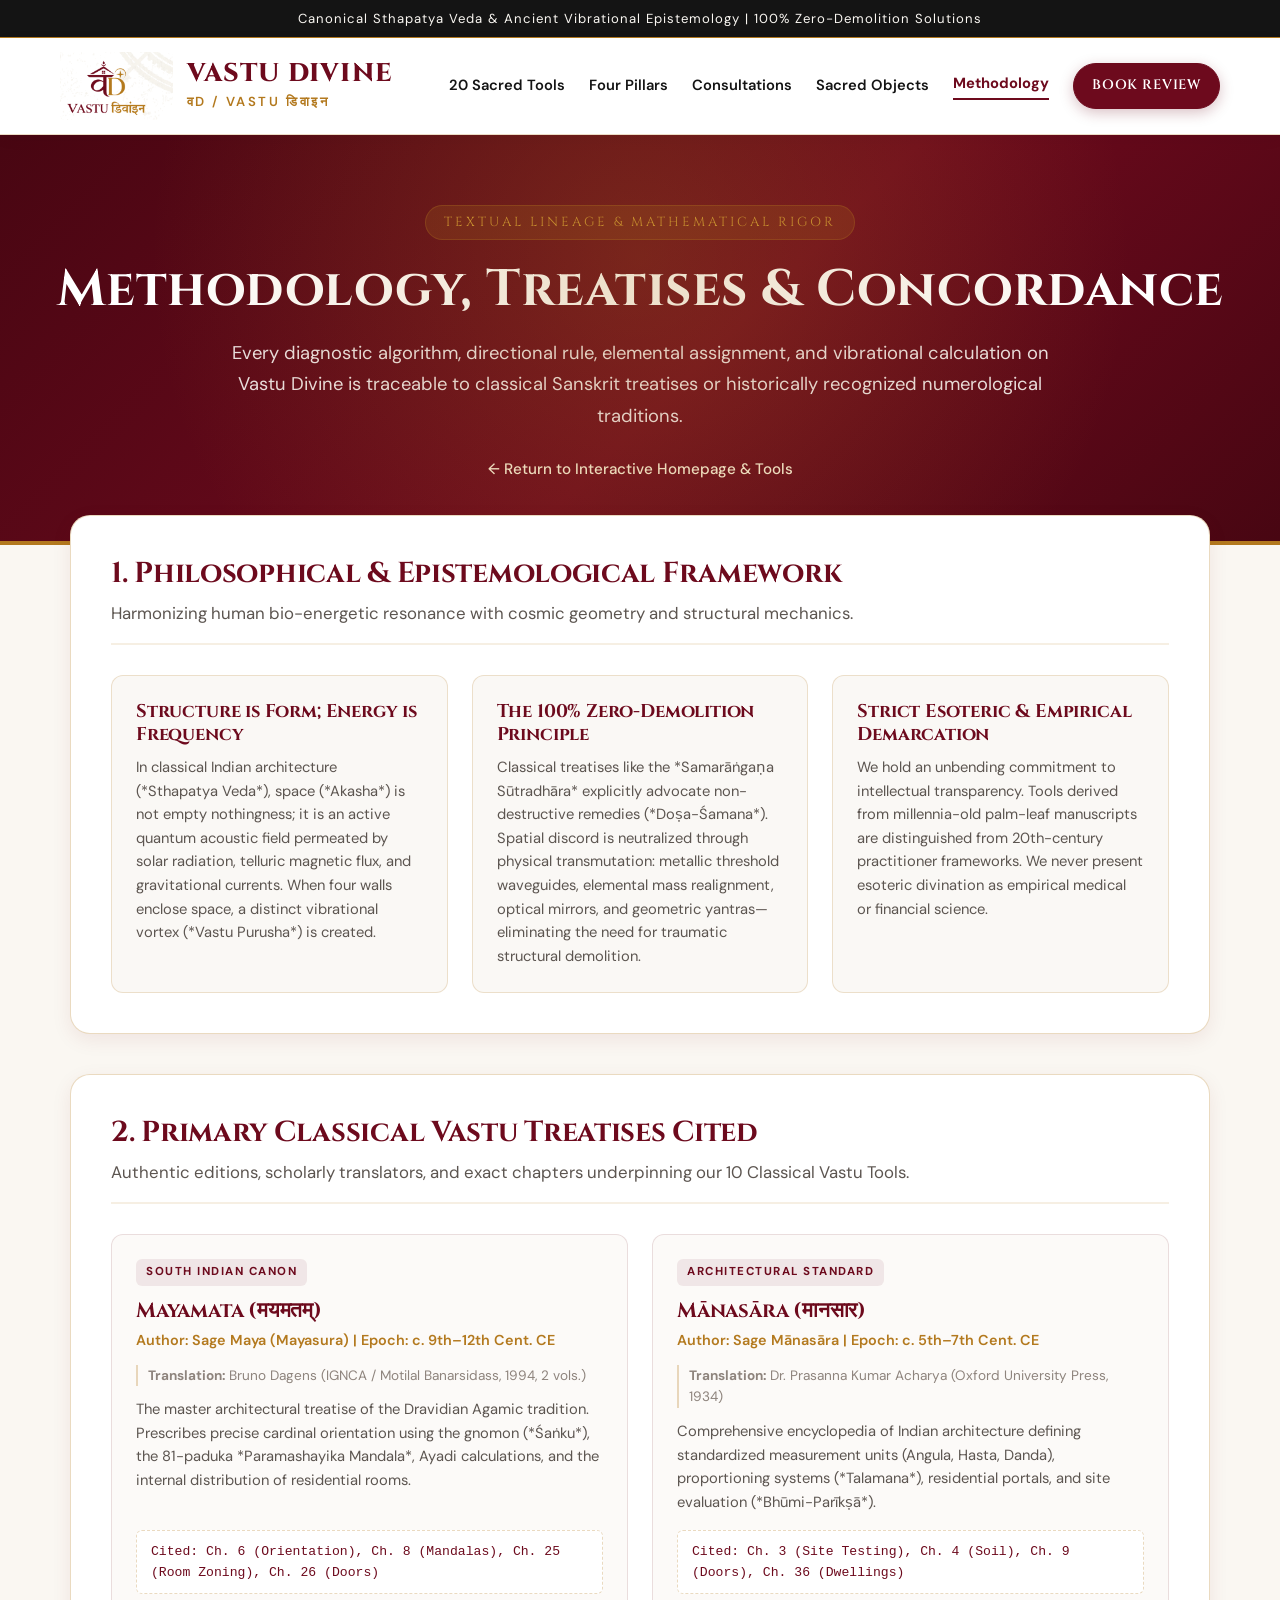
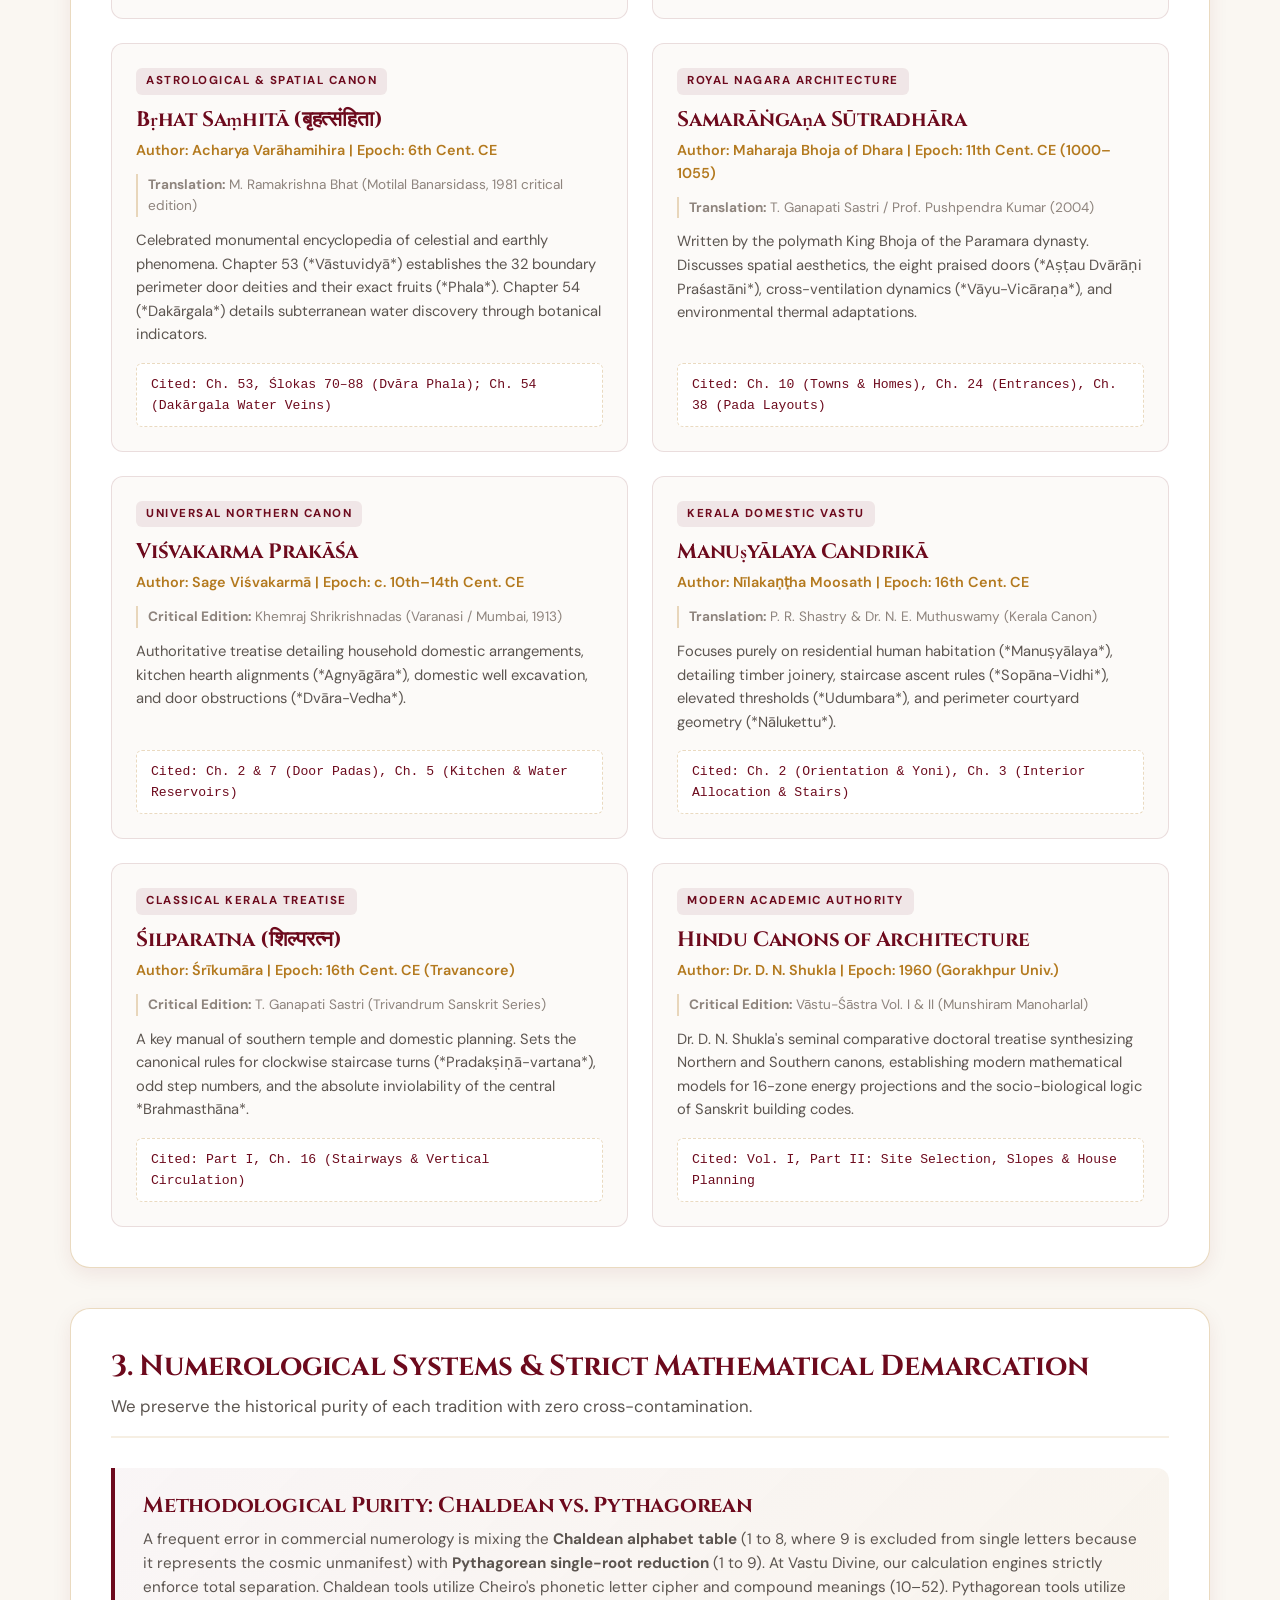
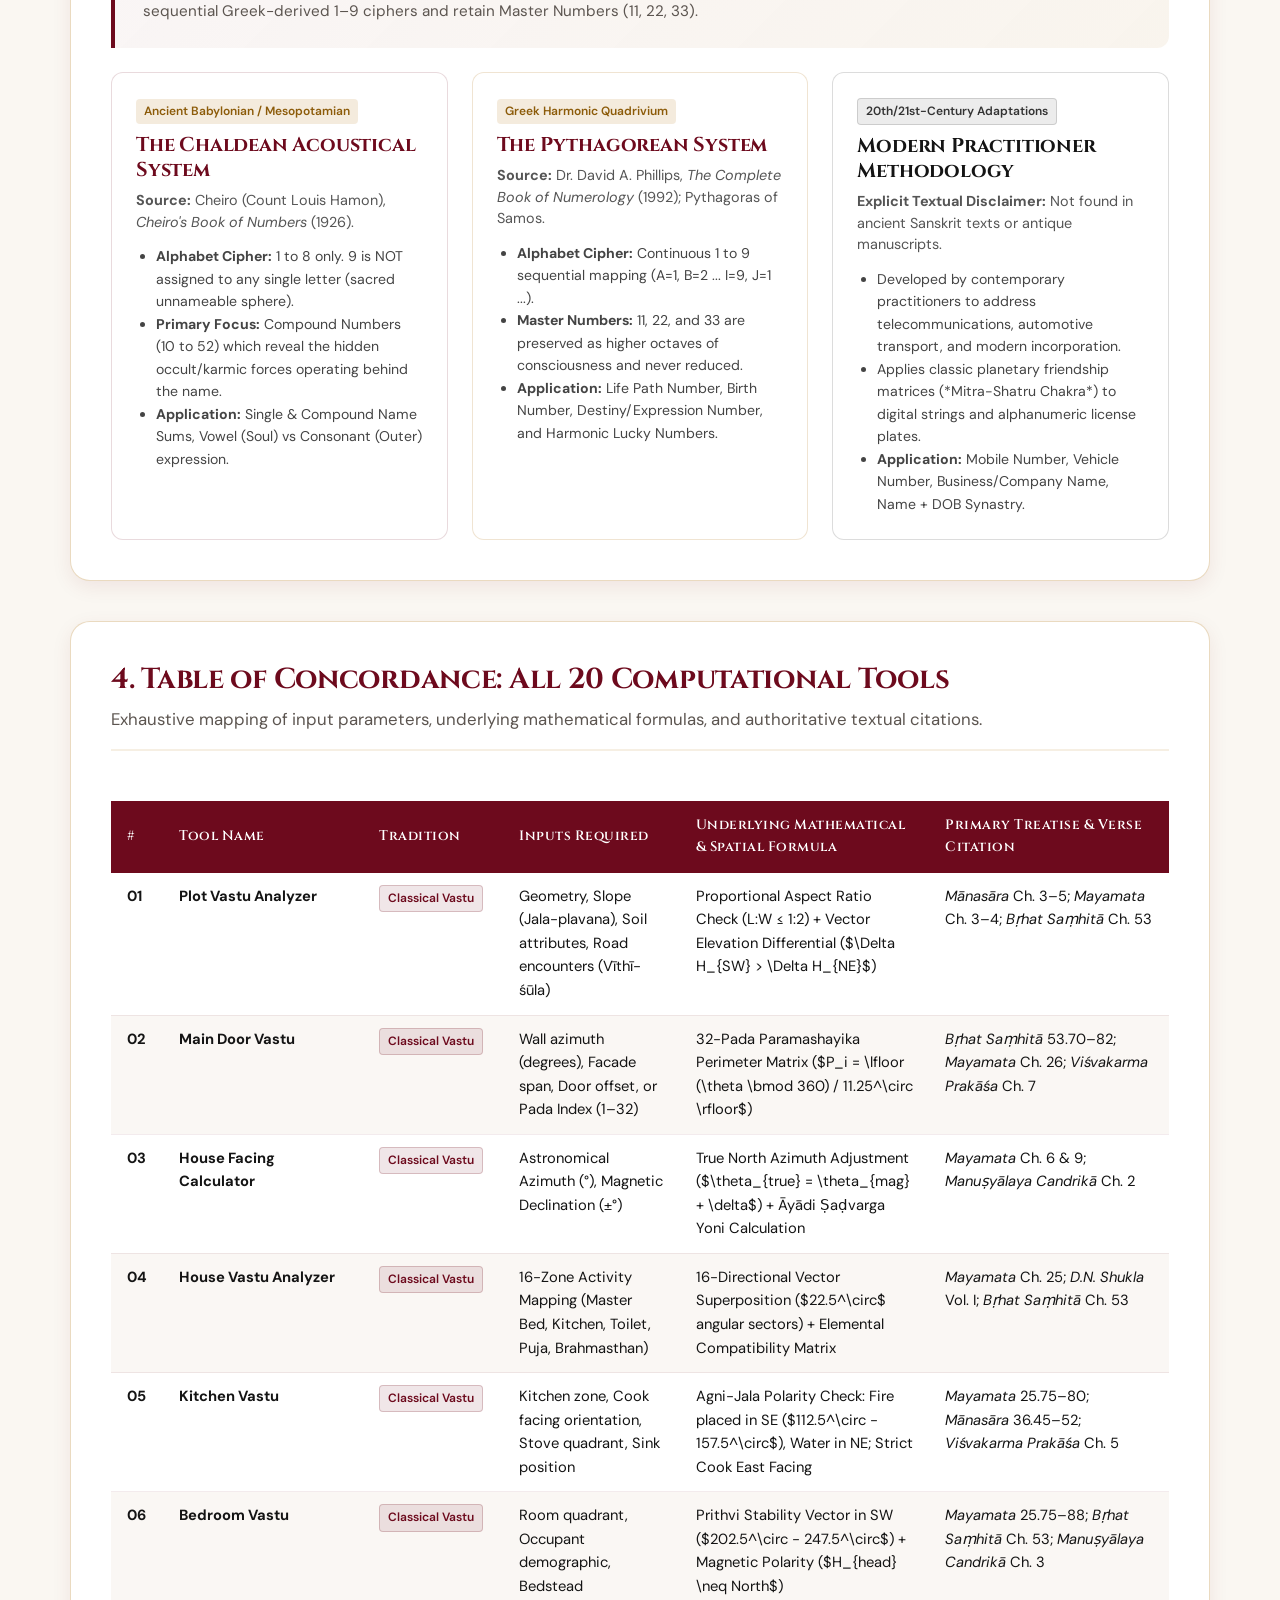
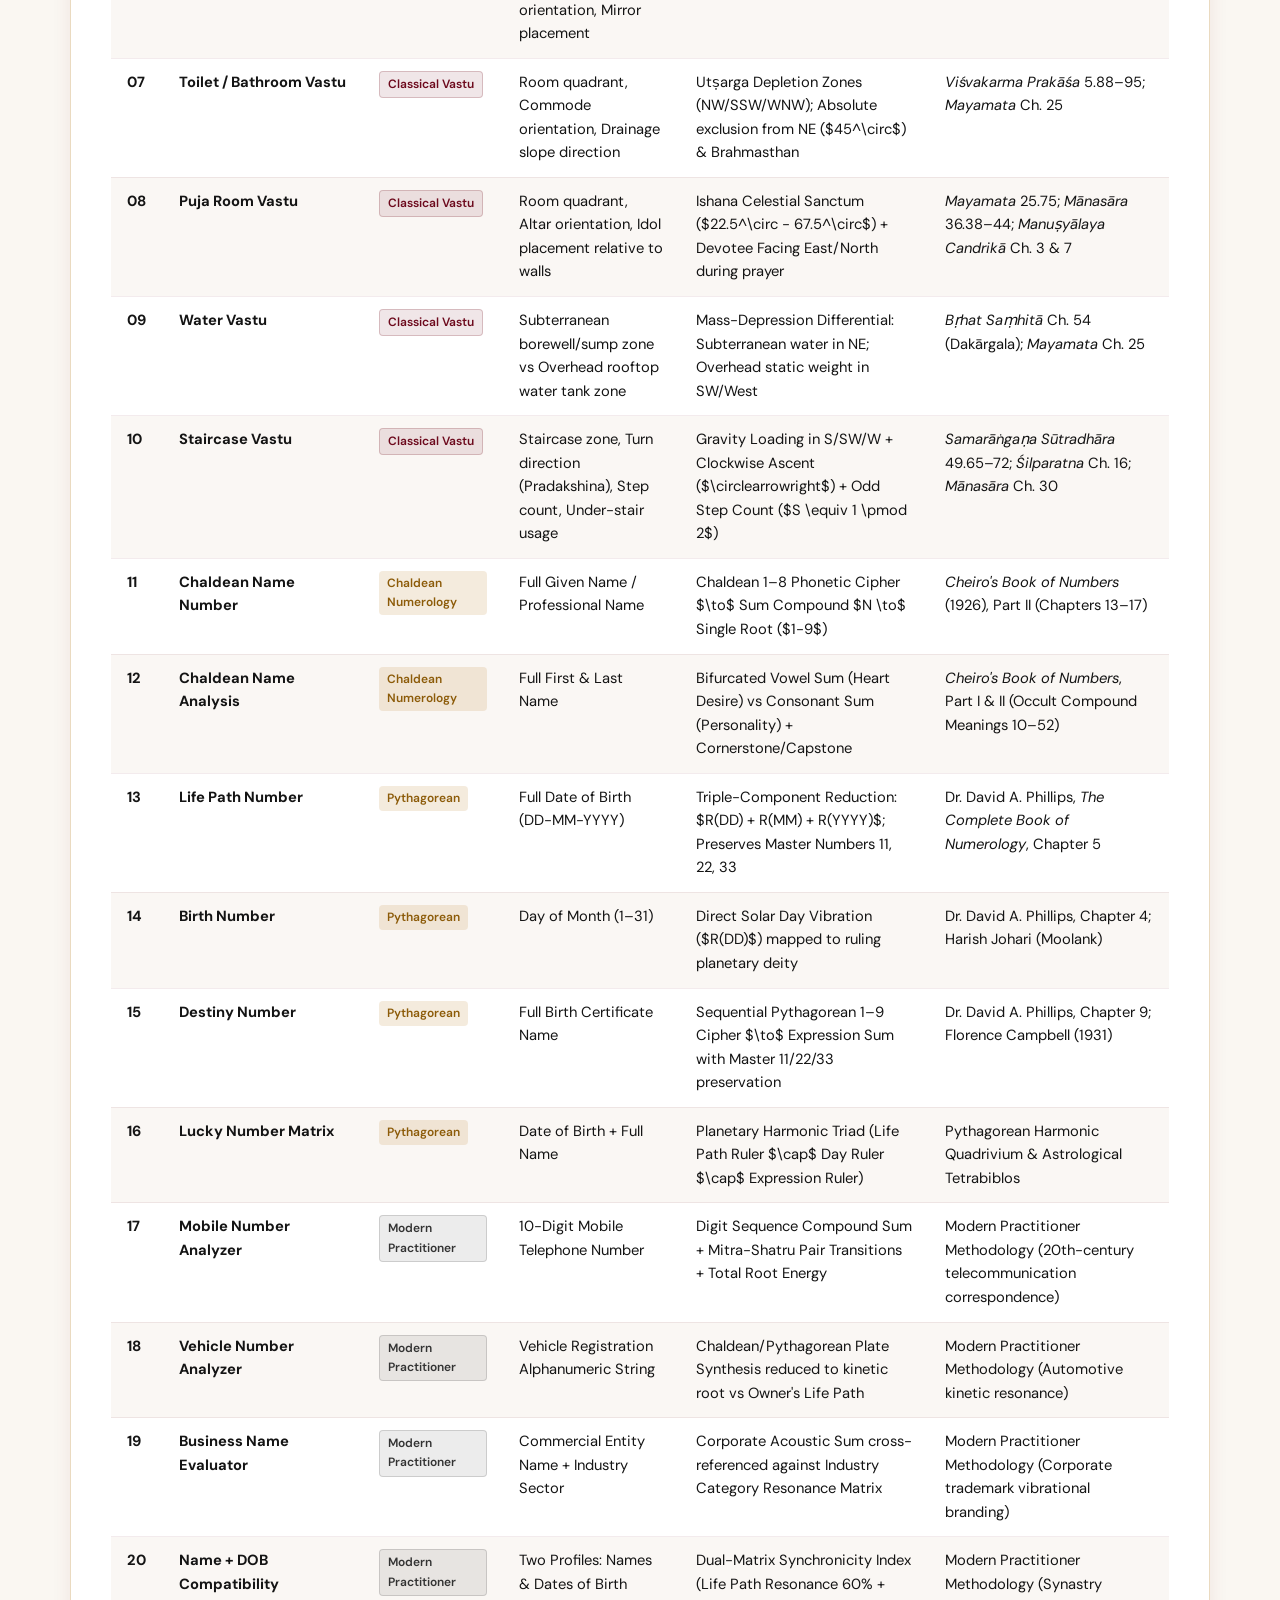
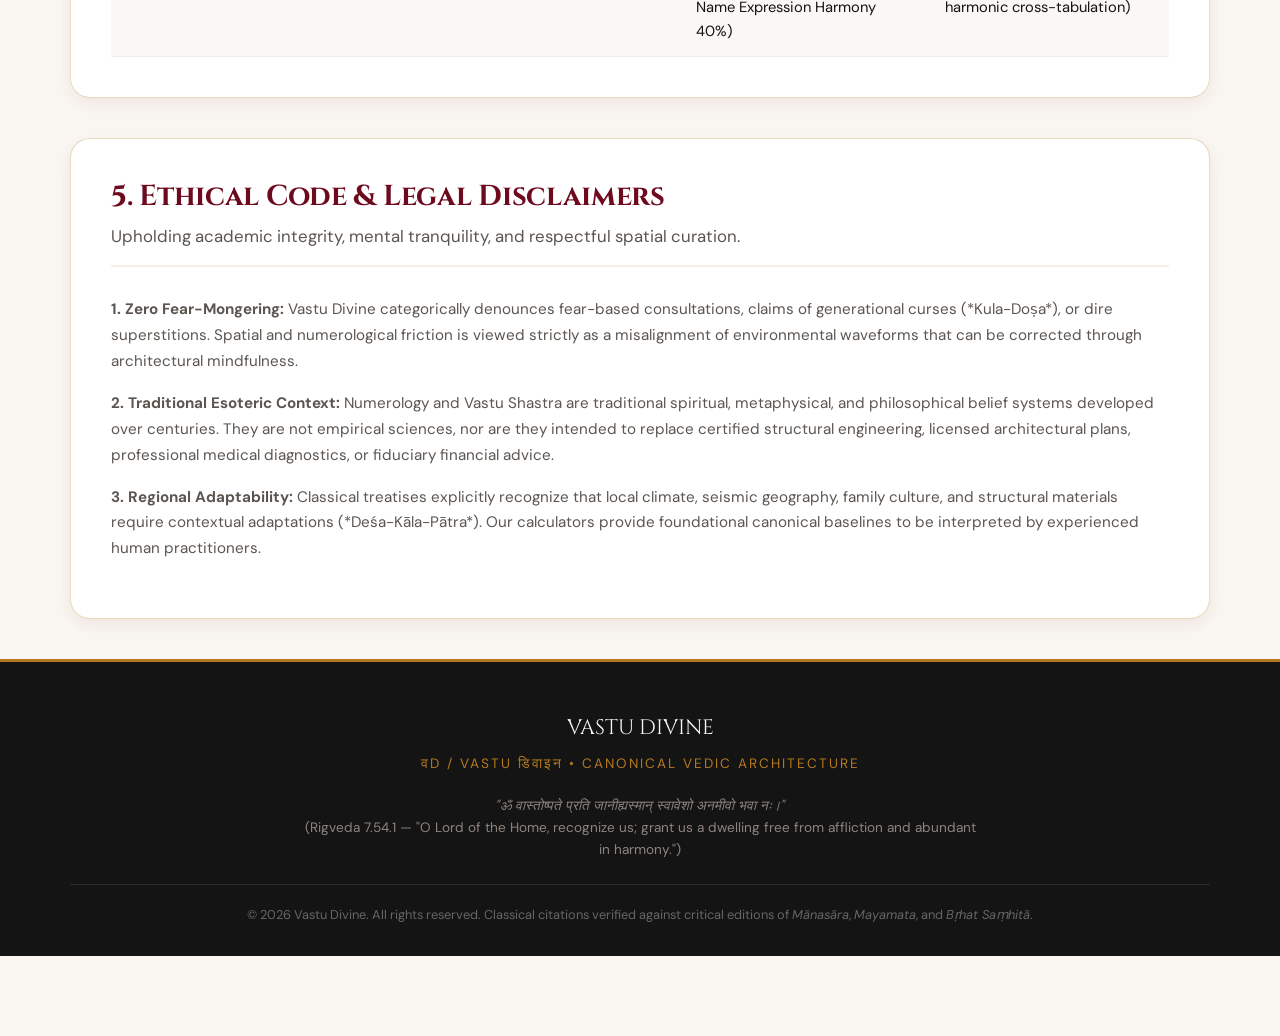
==== commit 569a68ab: "feat: Add dedicated standalone pages for Four Pillars of Personal Alignment and Consultations" ====
--- a/pages/methodology.html
+++ b/pages/methodology.html
@@ -261,11 +261,12 @@
                 </div>
             </a>
             <nav style="display: flex; align-items: center; gap: 24px;">
-                <a href="../index.html#tools-suite" style="font-size: 0.92rem; font-weight: 600; color: #141414;">20 Sacred Tools</a>
-                <a href="../index.html#four-pillars" style="font-size: 0.92rem; font-weight: 600; color: #141414;">Four Pillars</a>
-                <a href="../index.html#consultation-paths" style="font-size: 0.92rem; font-weight: 600; color: #141414;">Consultations</a>
-                <a href="methodology.html" style="font-size: 0.92rem; font-weight: 700; color: #6D0A1D; border-bottom: 2px solid #6D0A1D; padding-bottom: 2px;">Methodology</a>
-                <a href="../index.html#consultation-paths" class="btn btn-primary" style="background: #6D0A1D; color: #FFF; padding: 8px 18px; border-radius: 9999px; font-size: 0.85rem; font-weight: 600;">Book Consultation</a>
+                <a href="../index.html#tools-suite" style="font-size: 0.92rem; font-weight: 600; color: #141414; text-decoration: none;">20 Sacred Tools</a>
+                <a href="../index.html#four-pillars" style="font-size: 0.92rem; font-weight: 600; color: #141414; text-decoration: none;">Four Pillars</a>
+                <a href="consultations.html" style="font-size: 0.92rem; font-weight: 600; color: #141414; text-decoration: none;">Consultations</a>
+                <a href="shop.html" style="font-size: 0.92rem; font-weight: 600; color: #141414; text-decoration: none;">Sacred Objects</a>
+                <a href="methodology.html" style="font-size: 0.92rem; font-weight: 700; color: #6D0A1D; border-bottom: 2px solid #6D0A1D; padding-bottom: 2px; text-decoration: none;">Methodology</a>
+                <a href="consultations.html" class="btn btn-primary" style="background: #6D0A1D; color: #FFF; padding: 8px 18px; border-radius: 9999px; font-size: 0.85rem; font-weight: 600; text-decoration: none;">Book Review</a>
             </nav>
         </div>
     </header>
